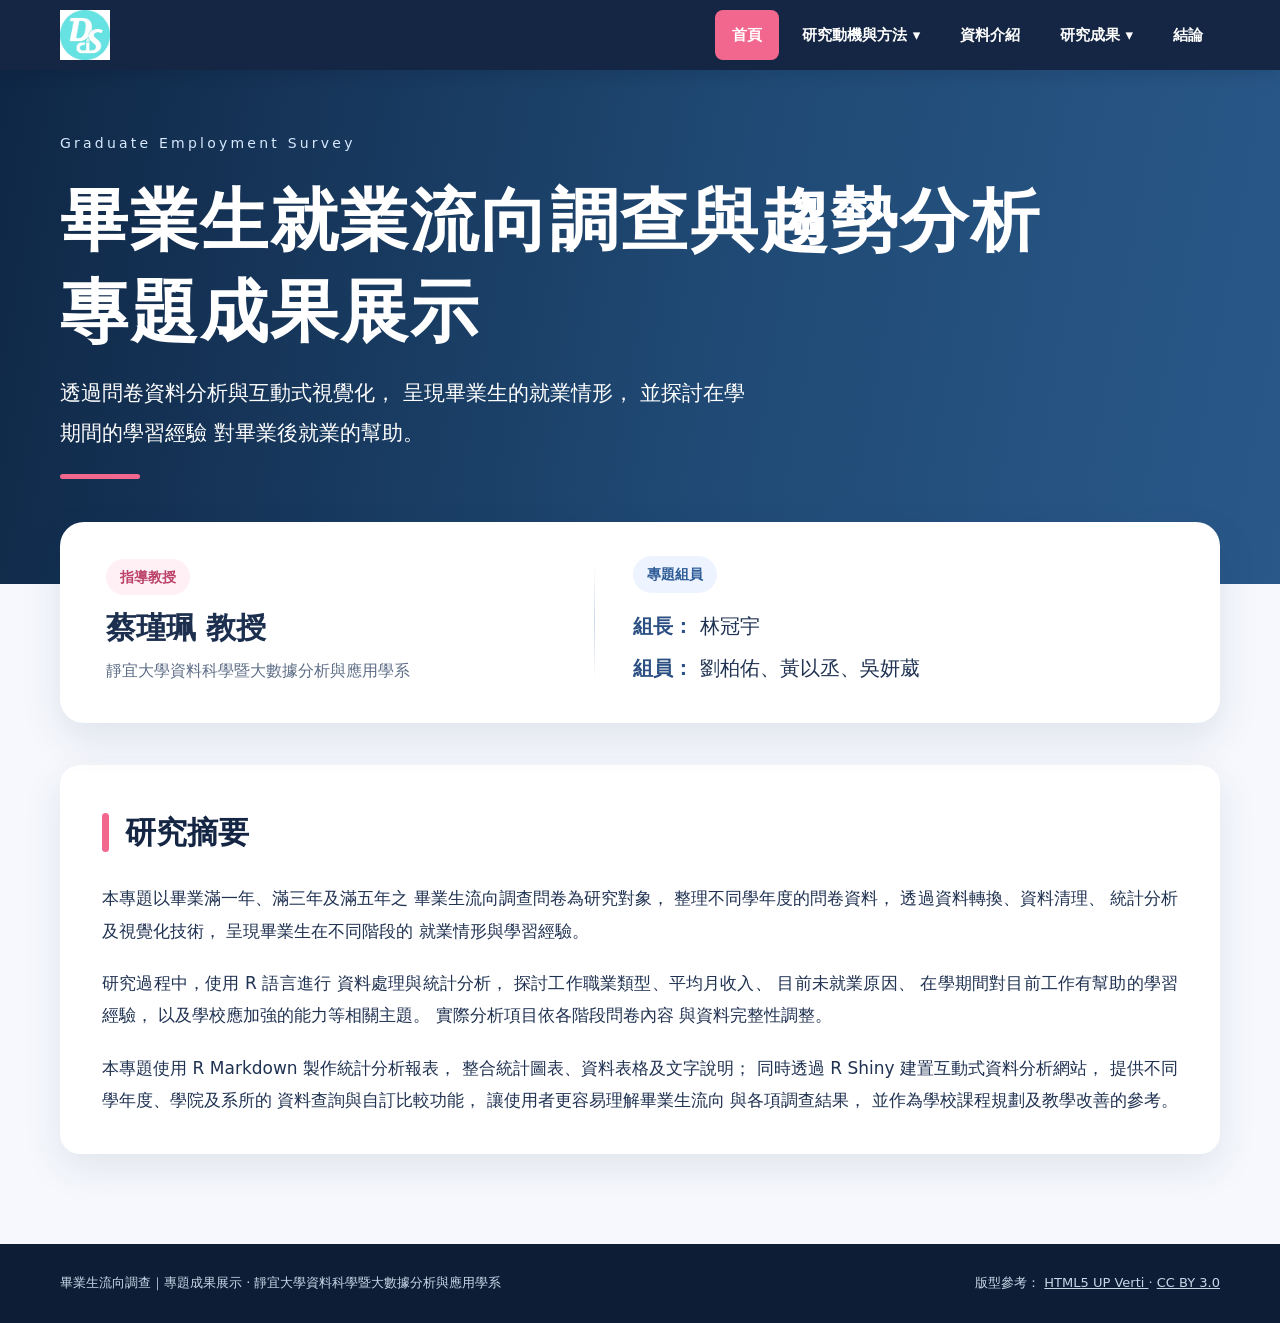
==== index.html @ 784b95a9 "Update index.html" ====
<!DOCTYPE html>
<html lang="zh-Hant">

<head>
  <meta charset="utf-8">

  <meta
    name="viewport"
    content="width=device-width, initial-scale=1"
  >

  <meta
    name="description"
    content="畢業生就業流向調查與趨勢分析專題成果展示，透過 R、R Markdown 及 R Shiny 呈現畢業生就業情形與學習經驗。"
  >

  <title>
    首頁｜畢業生就業流向調查與趨勢分析
  </title>

  <!-- 共用 CSS -->
  <link rel="stylesheet" href="style.css">

</head>

<body>

  <!-- ================================== -->
  <!-- 網站導覽列 -->
  <!-- ================================== -->

  <header class="site-header">

    <div class="container header-inner">

      <!-- 網站 Logo -->

      <a class="brand brand-image"
         href="index.html"
         aria-label="畢業生流向調查首頁">

        <img
          src="images/logo.jpg"
          alt="畢業生流向調查"
          width="306"
          height="55">

      </a>


      <!-- 手機版選單 -->
      <button
        class="menu-toggle"
        type="button"
        aria-label="開啟導覽選單"
        aria-controls="main-nav"
        aria-expanded="false"
      >
        ☰
      </button>

      <!-- 主導覽選單 -->
      <nav
        class="nav"
        id="main-nav"
        aria-label="網站主選單"
      >

        <!-- 首頁 -->
        <a
          href="index.html"
          class="active"
          aria-current="page"
        >
          首頁
        </a>

        <!-- 研究動機與方法 -->
        <div class="dropdown">

          <a href="research.html">
            研究動機與方法 ▾
          </a>

          <ul class="submenu">

            <li>
              <a href="research.html#motivation">
                研究動機
              </a>
            </li>

            <li>
              <a href="research.html#method">
                研究方法
              </a>
            </li>

          </ul>

        </div>

        <!-- 資料介紹 -->
        <a href="data.html">
          資料介紹
        </a>

        <!-- 研究成果 -->
        <div class="dropdown">

          <a href="results.html">
            研究成果 ▾
          </a>

          <ul class="submenu">

            <li>
              <a href="results.html#rmarkdown">
                R Markdown
              </a>
            </li>

            <li>
              <a href="results.html#rshiny">
                R Shiny
              </a>
            </li>

          </ul>

        </div>

        <!-- 結論 -->
        <a href="conclusion.html">
          結論
        </a>

      </nav>

    </div>

  </header>


  <!-- ================================== -->
  <!-- 首頁主要內容 -->
  <!-- ================================== -->

  <main>

    <!-- ================================== -->
    <!-- 首頁專題封面 -->
    <!-- ================================== -->

    <section
      class="hero"
      aria-labelledby="page-title"
    >

      <div class="container hero-inner">

        <!-- 英文副標題 -->
        <div class="eyebrow">
          Graduate Employment Survey
        </div>

        <!-- 專題名稱 -->
        <h1 id="page-title">
          畢業生就業流向調查與趨勢分析
          <br>
          專題成果展示
        </h1>

        <!-- 專題簡介 -->
        <p>
          透過問卷資料分析與互動式視覺化，
          呈現畢業生的就業情形，
          並探討在學期間的學習經驗
          對畢業後就業的幫助。
        </p>

        <!-- 粉紅色裝飾線 -->
        <span
          class="accent-line"
          aria-hidden="true"
        ></span>

      </div>

    </section>


    <div class="container">

      <!-- ================================== -->
      <!-- 指導教授與專題組員 -->
      <!-- ================================== -->

      <section
        class="team-panel"
        aria-label="指導教授與專題組員"
      >

        <!-- 左側：指導教授 -->
        <div class="team-card">

          <div class="team-badge">
            指導教授
          </div>

          <h2 class="team-name">
            蔡瑾珮 教授
          </h2>

          <p class="team-meta">
            靜宜大學資料科學暨大數據分析與應用學系
          </p>

        </div>


        <!-- 中間分隔線 -->
        <div
          class="team-divider"
          aria-hidden="true"
        ></div>


        <!-- 右側：專題組員 -->
        <div class="team-card">

          <div class="team-badge team-badge--members">
            專題組員
          </div>

          <p class="team-role">
            <strong>組長：</strong>
            林冠宇
          </p>

          <p class="team-role">
            <strong>組員：</strong>
            劉柏佑、黃以丞、吳妍葳
          </p>

        </div>

      </section>


      <!-- ================================== -->
      <!-- 研究摘要 -->
      <!-- ================================== -->

      <section
        class="abstract-section"
        id="abstract"
        aria-labelledby="abstract-title"
      >

        <div class="abstract-card">

          <!-- 區塊標題 -->
          <div class="section-heading">

            <h2 id="abstract-title">
              研究摘要
            </h2>

          </div>


          <!-- 第一段 -->
          <p>
            本專題以畢業滿一年、滿三年及滿五年之
            畢業生流向調查問卷為研究對象，
            整理不同學年度的問卷資料，
            透過資料轉換、資料清理、
            統計分析及視覺化技術，
            呈現畢業生在不同階段的
            就業情形與學習經驗。
          </p>


          <!-- 第二段 -->
          <p>
            研究過程中，使用 R 語言進行
            資料處理與統計分析，
            探討工作職業類型、平均月收入、
            目前未就業原因、
            在學期間對目前工作有幫助的學習經驗，
            以及學校應加強的能力等相關主題。
            實際分析項目依各階段問卷內容
            與資料完整性調整。
          </p>


          <!-- 第三段 -->
          <p>
            本專題使用 R Markdown
            製作統計分析報表，
            整合統計圖表、資料表格及文字說明；
            同時透過 R Shiny
            建置互動式資料分析網站，
            提供不同學年度、學院及系所的
            資料查詢與自訂比較功能，
            讓使用者更容易理解畢業生流向
            與各項調查結果，
            並作為學校課程規劃及教學改善的參考。
          </p>

        </div>

      </section>

    </div>

  </main>


  <!-- ================================== -->
  <!-- 網站頁尾 -->
  <!-- ================================== -->

  <footer>

    <div class="container footer-inner">

      <span>
        畢業生流向調查｜專題成果展示 ·
        靜宜大學資料科學暨大數據分析與應用學系
      </span>

      <span>
        版型參考：
        <a
          href="https://html5up.net/verti"
          target="_blank"
          rel="noopener noreferrer"
        >
          HTML5 UP Verti
        </a>

        ·

        <a
          href="https://creativecommons.org/licenses/by/3.0/"
          target="_blank"
          rel="noopener noreferrer"
        >
          CC BY 3.0
        </a>

      </span>

    </div>

  </footer>


  <!-- ================================== -->
  <!-- 共用 JavaScript -->
  <!-- ================================== -->

  <script src="script.js" defer></script>

</body>
</html>
---- style.css ----
/* =====================================
   1. 全站基本設定
===================================== */

:root {
  --navy: #142643;
  --navy-deep: #0d1d35;
  --pink: #f2678d;
  --blue: #376db7;
  --ink: #203252;
  --muted: #61708a;
  --line: #e8edf6;
  --shadow: 0 14px 38px rgba(35,59,92,.10);
}

* {
  box-sizing: border-box;
}

html {
  scroll-behavior: smooth;
}

body {
  margin: 0;
  font-family: "Noto Sans TC", "Microsoft JhengHei",
               system-ui, sans-serif;
  background: #f6f8fd;
  color: var(--ink);
  line-height: 1.9;
}

a {
  color: inherit;
  text-decoration: none;
}

.container {
  width: min(1160px, calc(100% - 40px));
  margin: auto;
}


/* =====================================
   2. 網站導覽列
===================================== */

.site-header {
  position: sticky;
  top: 0;
  z-index: 100;
  background: var(--navy);
  color: #fff;
  box-shadow: 0 3px 16px #08132726;
}

.header-inner {
  min-height: 70px;
  display: flex;
  align-items: center;
  justify-content: space-between;
  gap: 20px;
}

.brand {
  display: flex;
  align-items: center;
  gap: 13px;
  font-size: 20px;
  font-weight: 800;
  white-space: nowrap;
}

.brand-icon {
  color: var(--pink);
  font-size: 28px;
}

.brand.brand-image {
  display: flex;
  align-items: center;
  flex: 0 0 auto;
  min-width: 0;
  max-width: 100%;
  text-decoration: none;
}

.brand-image img {
  display: block;
  width: auto;
  height: 50px;
  max-width: min(100%, 285px);
  object-fit: contain;
}

.nav {
  display: flex;
  align-items: stretch;
  gap: 6px;
}

.nav > a,
.dropdown > a {
  display: block;
  padding: 11px 17px;
  border-radius: 8px;
  font-size: 15px;
  font-weight: 700;
  transition: background .2s;
}

.nav > a:hover,
.dropdown > a:hover,
.nav .active {
  background: var(--pink);
}

.dropdown {
  position: relative;
}

.submenu {
  display: none;
  position: absolute;
  left: 0;
  top: 100%;
  min-width: 185px;
  padding: 8px;
  margin: 0;
  list-style: none;
  background: #fff;
  color: var(--ink);
  border-radius: 10px;
  box-shadow: var(--shadow);
}

.submenu a {
  display: block;
  padding: 9px 14px;
  border-radius: 7px;
  font-size: 14px;
}

.submenu a:hover,
.submenu a:focus-visible {
  background: #fff0f5;
  color: #b83f68;
}

.dropdown:hover .submenu,
.dropdown:focus-within .submenu {
  display: block;
}

.menu-toggle {
  display: none;
  background: transparent;
  color: #fff;
  border: 1px solid #ffffff77;
  border-radius: 7px;
  padding: 6px 12px;
  font-size: 23px;
  cursor: pointer;
}


/* =====================================
   3. 首頁形象封面
===================================== */

.hero {
  position: relative;
  min-height: 470px;
  color: white;
  display: flex;
  align-items: center;
  background-image: linear-gradient(
    100deg,
    rgba(9,28,55,.85) 0%,
    rgba(19,54,90,.58) 57%,
    rgba(19,54,90,.28) 100%
  );
  background-color: #32669b;
  background-position: center;
  background-size: cover;
}

.hero-inner {
  padding: 60px 0 105px;
}

.eyebrow {
  font-size: 14px;
  letter-spacing: .23em;
  color: #d7e9ff;
}

h1 {
  font-size: clamp(35px, 5.4vw, 68px);
  line-height: 1.35;
  letter-spacing: .03em;
  margin: 18px 0 16px;
  font-weight: 900;
}

.hero p {
  max-width: 700px;
  font-size: clamp(16px, 1.7vw, 21px);
  margin: 0;
}

.accent-line {
  display: block;
  width: 80px;
  height: 5px;
  margin-top: 20px;
  background: var(--pink);
  border-radius: 4px;
}


/* =====================================
   4. 首頁團隊資訊卡
===================================== */

.team-panel {
  display: grid;
  grid-template-columns:
    minmax(0,1fr) 1px minmax(0,1.2fr);
  align-items: center;
  gap: clamp(20px,3vw,38px);
  position: relative;
  z-index: 2;
  margin-top: -62px;
  padding: 34px clamp(24px,4vw,46px);
  border-radius: 24px;
  background: #fff;
  box-shadow: 0 16px 40px rgba(23,45,78,.10);
}

.team-card {
  min-width: 0;
  display: flex;
  flex-direction: column;
  align-items: flex-start;
  justify-content: center;
}

.team-badge {
  display: inline-block;
  padding: 5px 14px;
  margin-bottom: 12px;
  background: #fff0f5;
  color: #bb4168;
  border-radius: 999px;
  font-weight: 750;
  font-size: 14px;
}

.team-badge--members {
  background: #eef4ff;
  color: #2d5b96;
}

.team-name {
  margin: 0 0 8px;
  font-size: clamp(22px,2.5vw,30px);
  color: #1d2f4f;
  line-height: 1.4;
  overflow-wrap: anywhere;
}

.team-meta {
  margin: 0;
  font-size: 16px;
  color: #5f6f88;
  line-height: 1.8;
  overflow-wrap: anywhere;
}

.team-role {
  margin: 3px 0;
  font-size: clamp(16px,1.7vw,20px);
  color: #203252;
  line-height: 1.8;
  overflow-wrap: anywhere;
}

.team-role strong {
  color: #2b4f82;
}

.team-divider {
  width: 1px;
  height: 115px;
  background: linear-gradient(
    transparent,
    #cbd8ea,
    transparent
  );
}

/* 舊版團隊卡片相容 */

.team-item {
  display: flex;
  align-items: center;
  gap: 19px;
  padding: 5px 14px;
}

.team-item + .team-item {
  border-left: 2px solid var(--line);
  padding-left: 34px;
}

.team-icon {
  flex: 0 0 68px;
  height: 68px;
  display: grid;
  place-items: center;
  background: #fcecf2;
  color: #e85983;
  border-radius: 50%;
  font-size: 27px;
}

.team-item:nth-child(2) .team-icon {
  background: #eaf2ff;
  color: var(--blue);
}

.team-label {
  color: #1e578b;
  font-size: 17px;
  font-weight: 900;
}

.team-details {
  color: var(--muted);
  font-size: 15px;
  line-height: 1.8;
}

.team-details strong {
  color: var(--ink);
  font-size: 18px;
}


/* =====================================
   5. 首頁研究摘要
===================================== */

.abstract-section {
  padding: 42px 0 90px;
}

.abstract-card {
  background: white;
  border-radius: 20px;
  padding: 38px 42px;
  box-shadow: var(--shadow);
}

.section-heading {
  display: flex;
  align-items: center;
  gap: 16px;
  margin-bottom: 21px;
}

.section-heading::before {
  content: "";
  width: 7px;
  height: 39px;
  background: var(--pink);
  border-radius: 6px;
}

.section-heading h2 {
  font-size: 31px;
  margin: 0;
  color: var(--navy);
}

.abstract-card p {
  font-size: 17px;
  margin: 0 0 20px;
  text-align: justify;
}

.abstract-card p:last-child {
  margin-bottom: 0;
}


/* =====================================
   6. 其他頁面共用設定
===================================== */

.page-top {
  background: linear-gradient(
    120deg,
    #142643,
    #315e99
  );
  color: white;
  padding: 54px 0 45px;
}

.page-top h1 {
  font-size: clamp(30px,4vw,46px);
  margin: 4px 0;
}

.page-top p {
  margin: 0;
  color: #e0eafa;
}

.content-wrap {
  padding: 38px 0 80px;
}

.content-card {
  background: white;
  padding: 32px 38px;
  border-radius: 18px;
  box-shadow: var(--shadow);
  margin-bottom: 24px;
  scroll-margin-top: 100px;
}

.content-card h2 {
  font-size: 25px;
  color: var(--navy);
  margin: 0 0 16px;
  border-left: 6px solid var(--pink);
  padding-left: 14px;
}

.content-card h3 {
  font-size: 19px;
  margin: 22px 0 7px;
}

.content-card p {
  margin: 10px 0;
}

.chips {
  display: flex;
  gap: 10px;
  flex-wrap: wrap;
  margin-top: 12px;
}

.chip {
  background: #edf3ff;
  border-radius: 24px;
  padding: 6px 14px;
  color: #245b9c;
  font-weight: 700;
}

.placeholder {
  padding: 35px 22px;
  text-align: center;
  background: #f5f8fd;
  border: 1px dashed #b3c4df;
  border-radius: 12px;
  color: #6c7d94;
  margin: 16px 0;
}

.subnav {
  display: flex;
  flex-wrap: wrap;
  gap: 10px;
  margin: 0 0 24px;
}

.subnav a {
  background: white;
  border: 1px solid var(--line);
  padding: 8px 18px;
  border-radius: 9px;
  color: #245b9c;
  font-weight: 700;
}

.subnav a:hover {
  background: #eaf2ff;
}

.muted {
  color: var(--muted);
}


/* =====================================
   7. 舊版研究流程圖
===================================== */

.research-flow {
  display: flex;
  flex-direction: column;
  align-items: center;
  gap: 5px;
  margin: 22px auto 32px;
  max-width: 640px;
}

.flow-step {
  width: 100%;
  background: linear-gradient(110deg,#f1f6ff,#fff);
  border: 1px solid #dce7f8;
  border-left: 6px solid #4576bf;
  border-radius: 13px;
  padding: 16px 20px;
  display: grid;
  grid-template-columns: 44px 1fr;
  column-gap: 14px;
  align-items: center;
  box-shadow: 0 5px 15px rgba(23,55,95,.05);
}

.step-no {
  grid-row: span 2;
  background: #e0ebfb;
  color: #305caa;
  border-radius: 50%;
  width: 40px;
  height: 40px;
  display: grid;
  place-items: center;
  font-weight: 800;
  font-size: 15px;
}

.flow-step strong {
  color: #172c4b;
  font-size: 18px;
}

.flow-step small {
  color: #61708a;
  font-size: 14px;
  line-height: 1.6;
}

.flow-arrow {
  color: #668dbf;
  font-size: 25px;
  font-weight: bold;
  line-height: 1.3;
}

.final-step {
  border-left-color: #f2678d;
  background: linear-gradient(110deg,#fff1f6,#fff);
}

.final-step .step-no {
  background: #ffe2ea;
  color: #b83e69;
}


/* =====================================
   8. 研究動機與方法
===================================== */

.research-feature {
  scroll-margin-top: 100px;
  background: #fff;
  border-radius: 22px;
  padding: clamp(26px,4vw,54px);
  margin: 0 0 28px;
  box-shadow: var(--shadow);
}

.research-kicker {
  font-size: 12px;
  letter-spacing: .16em;
  font-weight: 800;
  color: #6d83a6;
  margin-bottom: 7px;
}

.research-feature h2 {
  font-size: clamp(27px,3vw,38px);
  margin: 0;
  color: var(--navy);
  letter-spacing: .04em;
}

.research-accent {
  width: 55px;
  height: 4px;
  border-radius: 4px;
  background: var(--pink);
  margin: 14px 0 26px;
}

.research-feature > p {
  font-size: 17px;
  line-height: 2.05;
  color: #374a68;
  margin: 0 0 20px;
  text-align: justify;
}

.research-feature > p:last-child {
  margin-bottom: 0;
}

.research-lead {
  color: var(--muted) !important;
}


/* =====================================
   9. 研究流程時間軸
===================================== */

.process-timeline {
  list-style: none;
  margin: 28px 0 0;
  padding: 0;
  position: relative;
}

.process-timeline::before {
  content: "";
  position: absolute;
  top: 24px;
  bottom: 35px;
  left: 27px;
  width: 2px;
  background: linear-gradient(#96b2df,#ee91b1);
}

.process-timeline li {
  position: relative;
  display: grid;
  grid-template-columns: 56px minmax(0,1fr);
  gap: 24px;
  padding: 0 0 24px;
  align-items: start;
}

.process-timeline li:last-child {
  padding-bottom: 0;
}

.timeline-number {
  position: relative;
  z-index: 1;
  display: grid;
  place-items: center;
  width: 56px;
  height: 56px;
  border-radius: 50%;
  background: #eaf2ff;
  color: #2c5c9e;
  font-size: 17px;
  font-weight: 800;
  border: 4px solid white;
  box-shadow: 0 2px 12px #20325212;
}

.process-timeline li:last-child .timeline-number {
  background: #ffe4ec;
  color: #b83e69;
}

.timeline-body {
  border: 1px solid #e5edf8;
  border-radius: 14px;
  padding: 18px 22px;
  background: #f8faff;
}

.timeline-body h3 {
  margin: 0 0 5px;
  color: #19375e;
  font-size: 20px;
}

.timeline-body p {
  margin: 0;
  color: #526682;
  font-size: 15px;
  line-height: 1.85;
}


/* =====================================
   10. 研究成果
===================================== */

.results-showcase {
  padding-top: 38px;
}

.results-intro,
.results-stages {
  background: #fff;
  border-radius: 22px;
  padding: clamp(25px,4vw,45px);
  margin-bottom: 26px;
  box-shadow: var(--shadow);
  scroll-margin-top: 105px;
}

.results-intro h2,
.results-stages h2 {
  margin: 5px 0 12px;
  color: var(--navy);
  font-size: clamp(25px,3vw,34px);
  line-height: 1.4;
}

.results-intro p,
.results-stages > p {
  margin: 0;
  color: #50617b;
  font-size: 16px;
  line-height: 1.95;
  max-width: 850px;
}

.results-quicklinks {
  display: flex;
  flex-wrap: wrap;
  gap: 10px;
  margin-top: 24px;
}

.results-quicklinks a {
  border: 1px solid #d8e5f5;
  background: #f2f7ff;
  color: #285a96;
  font-weight: 700;
  padding: 9px 17px;
  border-radius: 999px;
}

.results-quicklinks a:hover {
  background: #dfeafa;
}


/* =====================================
   11. R Markdown / R Shiny 卡片
===================================== */

.showcase-panel {
  scroll-margin-top: 105px;
  display: grid;
  grid-template-columns:
    minmax(0,.95fr) minmax(0,1.1fr);
  gap: clamp(20px,3vw,38px);
  align-items: center;
  background: #fff;
  border-radius: 22px;
  padding: clamp(24px,3.5vw,43px);
  margin-bottom: 26px;
  box-shadow: var(--shadow);
}

.showcase-panel:nth-of-type(3) {
  border-top: 4px solid var(--pink);
}

.showcase-tag {
  display: inline-block;
  border-radius: 999px;
  padding: 5px 13px;
  background: #eaf2ff;
  color: #2c5d9e;
  font-weight: 800;
  font-size: 13px;
  letter-spacing: .03em;
}

.showcase-tag--pink {
  background: #fff0f5;
  color: #b43d68;
}

.showcase-copy h2 {
  font-size: clamp(28px,3vw,38px);
  line-height: 1.3;
  margin: 14px 0;
  color: var(--navy);
}

.showcase-copy p {
  margin: 0 0 16px;
  color: #536780;
  font-size: 15px;
  line-height: 1.95;
}

.showcase-copy .showcase-lead {
  color: #273d5e;
  font-weight: 600;
  font-size: 16px;
}

.showcase-link-area {
  margin-top: 20px;
  padding: 15px 18px;
  border-radius: 12px;
  background: #f5f8fd;
  border: 1px solid #e3eaf5;
  display: flex;
  flex-wrap: wrap;
  gap: 9px 15px;
  align-items: center;
}

.link-label {
  font-size: 13px;
  font-weight: 800;
  color: #315b92;
  white-space: nowrap;
}

.pending-link {
  font-size: 14px;
  color: #77869d;
}

.showcase-external-link {
  display: inline-flex;
  align-items: center;
  gap: 7px;
  background: var(--navy);
  color: white;
  padding: 9px 16px;
  border-radius: 9px;
  font-weight: 700;
  line-height: 1.5;
}

.showcase-external-link:hover {
  background: #315e99;
}


/* =====================================
   12. 成果圖片與預覽
===================================== */

.showcase-figure {
  margin: 0;
  min-width: 0;
}

.showcase-figure img {
  display: block;
  width: 100%;
  height: auto;
  aspect-ratio: 16 / 10;
  object-fit: cover;
  object-position: top;
  border: 1px solid #e1e7f1;
  border-radius: 13px;
  box-shadow: 0 12px 26px #182f4d16;
}

.screenshot-placeholder {
  width: 100%;
  aspect-ratio: 16 / 10;
  background: linear-gradient(150deg,#eef3fc,#dfe9f7);
  border: 2px dashed #b7cbe3;
  border-radius: 13px;
  color: #476184;
  display: flex;
  flex-direction: column;
  align-items: center;
  justify-content: center;
  text-align: center;
  gap: 7px;
  padding: 18px;
}

.screenshot-placeholder .placeholder-icon {
  font-size: 45px;
  line-height: 1;
  color: #7392bd;
}

.screenshot-placeholder strong {
  font-size: 19px;
  color: #254d7f;
}

.screenshot-placeholder small {
  font-size: 13px;
  line-height: 1.7;
  max-width: 290px;
}

.showcase-figure figcaption {
  font-size: 13px;
  color: #7a88a0;
  margin-top: 12px;
  text-align: center;
}

.showcase-panel:has(.shiny-embed) {
  grid-template-columns:
    minmax(0,.7fr) minmax(0,1.5fr);
  align-items: start;
}

.shiny-embed {
  display: block;
  width: 100%;
  height: 620px;
  border: 1px solid #dce5f2;
  border-radius: 14px;
  background: #fff;
}

/* 舊版成果卡片相容 */

.stage-grid {
  display: grid;
  grid-template-columns: repeat(3,minmax(0,1fr));
  gap: 14px;
  margin-top: 25px;
}

.stage-card {
  scroll-margin-top: 105px;
  border: 1px solid #e0e9f6;
  border-radius: 14px;
  background: #f8faff;
  padding: 21px 20px;
}

.stage-card span {
  color: #e26b92;
  font-size: 24px;
  font-weight: 900;
}

.stage-card h3 {
  font-size: 18px;
  color: #203d61;
  margin: 6px 0;
}

.stage-card p {
  font-size: 14px;
  color: #61728c;
  line-height: 1.75;
  margin: 0;
}


/* =====================================
   13. 資料介紹：資料摘要
===================================== */

.data-section {
  padding: clamp(24px,4vw,46px);
}

.data-section-heading {
  margin-bottom: 16px;
}

.data-section-index {
  display: block;
  font-weight: 800;
  font-size: 12px;
  letter-spacing: .15em;
  color: #7085a4;
  margin-bottom: 6px;
}

.data-section .data-section-heading h2 {
  border: 0;
  padding: 0;
  margin: 0;
  font-size: clamp(27px,3vw,36px);
}

.data-section .data-section-heading::after {
  content: "";
  display: block;
  width: 55px;
  height: 4px;
  margin-top: 13px;
  border-radius: 5px;
  background: var(--pink);
}

.data-section > p {
  color: #475b77;
  font-size: 16px;
  line-height: 1.95;
}

.data-overview {
  display: grid;
  grid-template-columns: repeat(3,minmax(0,1fr));
  gap: 15px;
  margin: 26px 0 30px;
}

.data-overview-card {
  display: flex;
  flex-direction: column;
  gap: 4px;
  padding: 21px 19px;
  border: 1px solid #e1eaf7;
  border-radius: 16px;
  background: linear-gradient(
    145deg,#f1f6ff,#fff
  );
}

.data-overview-kicker {
  color: #5c7292;
  font-size: 13px;
  font-weight: 750;
}

.data-overview-card strong {
  color: var(--navy);
  font-size: clamp(25px,3vw,36px);
  line-height: 1.3;
}

.data-overview-card > span:last-child {
  color: #60718a;
  font-size: 13px;
}

.data-section .data-hint {
  font-size: 14px;
  color: #718199;
}


/* =====================================
   14. 資料介紹：統計表
===================================== */

.data-table-wrap {
  overflow-x: auto;
  border: 1px solid #e1e8f4;
  border-radius: 13px;
}

.data-table {
  width: 100%;
  min-width: 480px;
  border-collapse: collapse;
}

.data-table th,
.data-table td {
  padding: 13px 18px;
  text-align: left;
  border-bottom: 1px solid #e8edf6;
}

.data-table thead {
  background: #edf3ff;
  color: #264b78;
}

.data-table tbody th {
  font-weight: 700;
}

.data-table tbody tr:last-child th,
.data-table tbody tr:last-child td {
  border-bottom: 0;
}

.data-table tbody tr:nth-child(even) {
  background: #fafcff;
}

.data-pending {
  display: inline-block;
  background: #f2f5fa;
  color: #75849a;
  font-size: 13px;
  padding: 4px 11px;
  border-radius: 999px;
}

.data-note {
  background: #f6f8fc;
  border-left: 4px solid #7398c9;
  border-radius: 0 10px 10px 0;
  color: #5a6b84;
  padding: 14px 17px;
  margin-top: 20px;
  font-size: 14px;
  line-height: 1.85;
}


/* =====================================
   15. 舊版問卷分類相容樣式
===================================== */

.questionnaire-list {
  display: grid;
  gap: 12px;
  margin-top: 20px;
}

.question-group {
  border: 1px solid #e0e9f6;
  border-radius: 13px;
  background: #fff;
  overflow: hidden;
}

.question-group[open] {
  background: #fafcff;
  border-color: #cbdaf0;
}

.question-group summary {
  display: flex;
  align-items: center;
  gap: 13px;
  padding: 17px 18px;
  cursor: pointer;
  list-style: none;
}

.question-group summary::-webkit-details-marker {
  display: none;
}

.question-group summary:focus-visible {
  outline: 3px solid var(--pink);
  outline-offset: -3px;
}

.question-num {
  width: 39px;
  height: 39px;
  border-radius: 10px;
  background: #e9f1ff;
  display: grid;
  place-items: center;
  flex: none;
  font-size: 14px;
  font-weight: 800;
  color: #315e99;
}

.question-heading {
  font-weight: 800;
  font-size: 17px;
  color: var(--navy);
  white-space: nowrap;
}

.question-desc {
  font-size: 13px;
  color: #7b8aa0;
  margin-left: auto;
  text-align: right;
}

.question-chevron {
  margin-left: 8px;
  color: #6280a5;
  font-size: 22px;
  transition: transform .2s;
}

.question-group[open] .question-chevron {
  transform: rotate(180deg);
}

.question-content {
  padding: 0 20px 18px 70px;
  color: #526680;
}

.question-content ul {
  margin: 0;
  padding-left: 20px;
}

.question-content li {
  padding: 3px 0;
}

.data-attachment {
  margin-top: 23px;
  padding: 20px;
  border: 1px dashed #bdcde2;
  border-radius: 12px;
  display: flex;
  gap: 18px;
  align-items: center;
  justify-content: space-between;
}

.data-attachment strong {
  color: var(--navy);
}

.data-attachment p {
  margin: 4px 0 0;
  font-size: 14px;
  color: #72829a;
}


/* =====================================
   16. 三份實際問卷：分階段展示
===================================== */

.survey-stage-list {
  display: grid;
  gap: 15px;
  margin-top: 25px;
}

.survey-stage {
  border: 1px solid #dae5f3;
  border-radius: 16px;
  background: #fff;
  overflow: hidden;
}

.survey-stage[open] {
  border-color: #b5cce9;
  box-shadow: 0 9px 25px rgba(26,58,104,.06);
}

.survey-stage > summary {
  display: flex;
  align-items: center;
  gap: 15px;
  padding: 20px 22px;
  cursor: pointer;
  list-style: none;
  background: #f7faff;
}

.survey-stage > summary::-webkit-details-marker {
  display: none;
}

.survey-stage > summary:focus-visible {
  outline: 3px solid var(--pink);
  outline-offset: -3px;
}

.survey-stage-index {
  flex: none;
  width: 46px;
  height: 46px;
  border-radius: 13px;
  display: grid;
  place-items: center;
  background: #e3edfc;
  color: #315e99;
  font-weight: 800;
}

.survey-stage-heading {
  display: flex;
  flex: 1;
  min-width: 0;
  flex-direction: column;
  gap: 2px;
}

.survey-stage-heading strong {
  font-size: 19px;
  color: var(--navy);
}

.survey-stage-heading small {
  font-size: 13px;
  color: #687c98;
}

.survey-stage-arrow {
  font-size: 24px;
  color: #6483aa;
  transition: transform .2s;
}

.survey-stage[open] .survey-stage-arrow {
  transform: rotate(180deg);
}

.survey-stage-content {
  padding: 9px 25px 24px;
}

.survey-topic {
  padding: 14px 0;
  border-bottom: 1px solid #ebf0f8;
}

.survey-topic:last-child {
  border-bottom: 0;
}

.survey-topic h4 {
  margin: 0 0 8px;
  font-size: 16px;
  color: #285486;
}

.survey-topic ul {
  margin: 0;
  padding-left: 22px;
  color: #50637d;
  font-size: 15px;
  line-height: 1.9;
}

.survey-topic li {
  padding: 2px 0;
}


/* =====================================
   17. 網站頁尾
===================================== */

footer {
  background: var(--navy-deep);
  color: #c9d6e8;
  padding: 27px 0;
  font-size: 13px;
}

.footer-inner {
  display: flex;
  gap: 16px;
  justify-content: space-between;
  flex-wrap: wrap;
}

footer a {
  text-decoration: underline;
}


/* =====================================
   18. 平板版
===================================== */

@media (max-width: 900px) {
  .brand {
    font-size: 17px;
  }

  .menu-toggle {
    display: inline-block;
  }

  .header-inner {
    flex-wrap: wrap;
  }

  .nav {
    display: none;
    width: 100%;
    flex-direction: column;
    padding-bottom: 14px;
  }

  .nav.open {
    display: flex;
  }

  .nav > a,
  .dropdown > a {
    padding: 10px 12px;
  }

  .submenu {
    position: static;
    display: block;
    box-shadow: none;
    border-radius: 8px;
    background: #213957;
    color: #fff;
    margin: 3px 10px 8px;
  }

  .submenu a:hover,
  .submenu a:focus-visible {
    background: #385477;
    color: #fff;
  }

  .team-panel {
    grid-template-columns: minmax(0,1fr);
    gap: 18px;
    padding: 28px 24px;
  }

  .team-divider {
    width: 100%;
    height: 1px;
    background: linear-gradient(
      to right,
      transparent,
      #cbd8ea,
      transparent
    );
  }

  .team-item + .team-item {
    border-left: 0;
    border-top: 2px solid var(--line);
    padding: 20px 14px 5px;
    margin-top: 16px;
  }
}

@media (max-width: 800px) {
  .showcase-panel,
  .showcase-panel:has(.shiny-embed) {
    grid-template-columns: 1fr;
  }

  .stage-grid {
    grid-template-columns: 1fr;
  }

  .shiny-embed {
    height: 540px;
  }
}


/* =====================================
   19. 問卷頁手機版
===================================== */

@media (max-width: 700px) {
  .data-overview {
    grid-template-columns: 1fr;
    gap: 10px;
  }

  .data-overview-card {
    padding: 15px 17px;
  }

  .question-group summary {
    flex-wrap: wrap;
    gap: 10px;
  }

  .question-desc {
    flex: 1 1 100%;
    order: 3;
    margin: 0 0 0 49px;
    text-align: left;
  }

  .question-chevron {
    margin-left: auto;
  }

  .question-content {
    padding-left: 24px;
  }

  .data-attachment {
    align-items: start;
    flex-direction: column;
  }
}

@media (max-width: 600px) {
  .research-feature {
    padding: 26px 20px;
  }

  .research-feature > p {
    font-size: 15px;
  }

  .process-timeline::before {
    left: 21px;
  }

  .process-timeline li {
    grid-template-columns:
      44px minmax(0,1fr);
    gap: 10px;
  }

  .timeline-number {
    width: 44px;
    height: 44px;
    font-size: 13px;
  }

  .timeline-body {
    padding: 14px;
  }

  .timeline-body h3 {
    font-size: 17px;
  }

  .timeline-body p {
    font-size: 14px;
  }

  .survey-stage > summary {
    padding: 15px 13px;
    gap: 10px;
  }

  .survey-stage-content {
    padding: 8px 17px 18px;
  }

  .survey-stage-heading strong {
    font-size: 17px;
  }

  .survey-stage-index {
    width: 39px;
    height: 39px;
  }

  .survey-topic ul {
    font-size: 14px;
  }
}


/* =====================================
   20. 小螢幕共用設定
===================================== */

@media (max-width: 560px) {
  .container {
    width: min(100% - 26px,1160px);
  }

  .brand-image img {
    height: 38px;
    max-width: 230px;
  }

  .hero {
    min-height: 390px;
  }

  .hero-inner {
    padding: 40px 0 90px;
  }

  .team-panel {
    margin-top: -42px;
    padding: 23px 20px;
    border-radius: 18px;
  }

  .team-meta {
    font-size: 14px;
  }

  .team-role {
    font-size: 16px;
  }

  .team-icon {
    flex-basis: 52px;
    height: 52px;
    font-size: 22px;
  }

  .team-item {
    gap: 12px;
  }

  .team-details strong {
    font-size: 16px;
  }

  .abstract-card {
    padding: 26px 21px;
  }

  .abstract-card p {
    font-size: 15px;
  }

  .section-heading h2 {
    font-size: 26px;
  }

  .content-card {
    padding: 23px 20px;
  }

  .flow-step {
    padding: 12px 11px;
    grid-template-columns: 34px 1fr;
    column-gap: 10px;
  }

  .step-no {
    width: 34px;
    height: 34px;
    font-size: 13px;
  }

  .flow-step strong {
    font-size: 16px;
  }

  .flow-step small {
    font-size: 12px;
  }

  .showcase-panel,
  .results-intro,
  .results-stages {
    border-radius: 16px;
    padding: 22px 19px;
  }

  .screenshot-placeholder {
    aspect-ratio: 4 / 3;
  }

  .shiny-embed {
    height: 500px;
  }
}
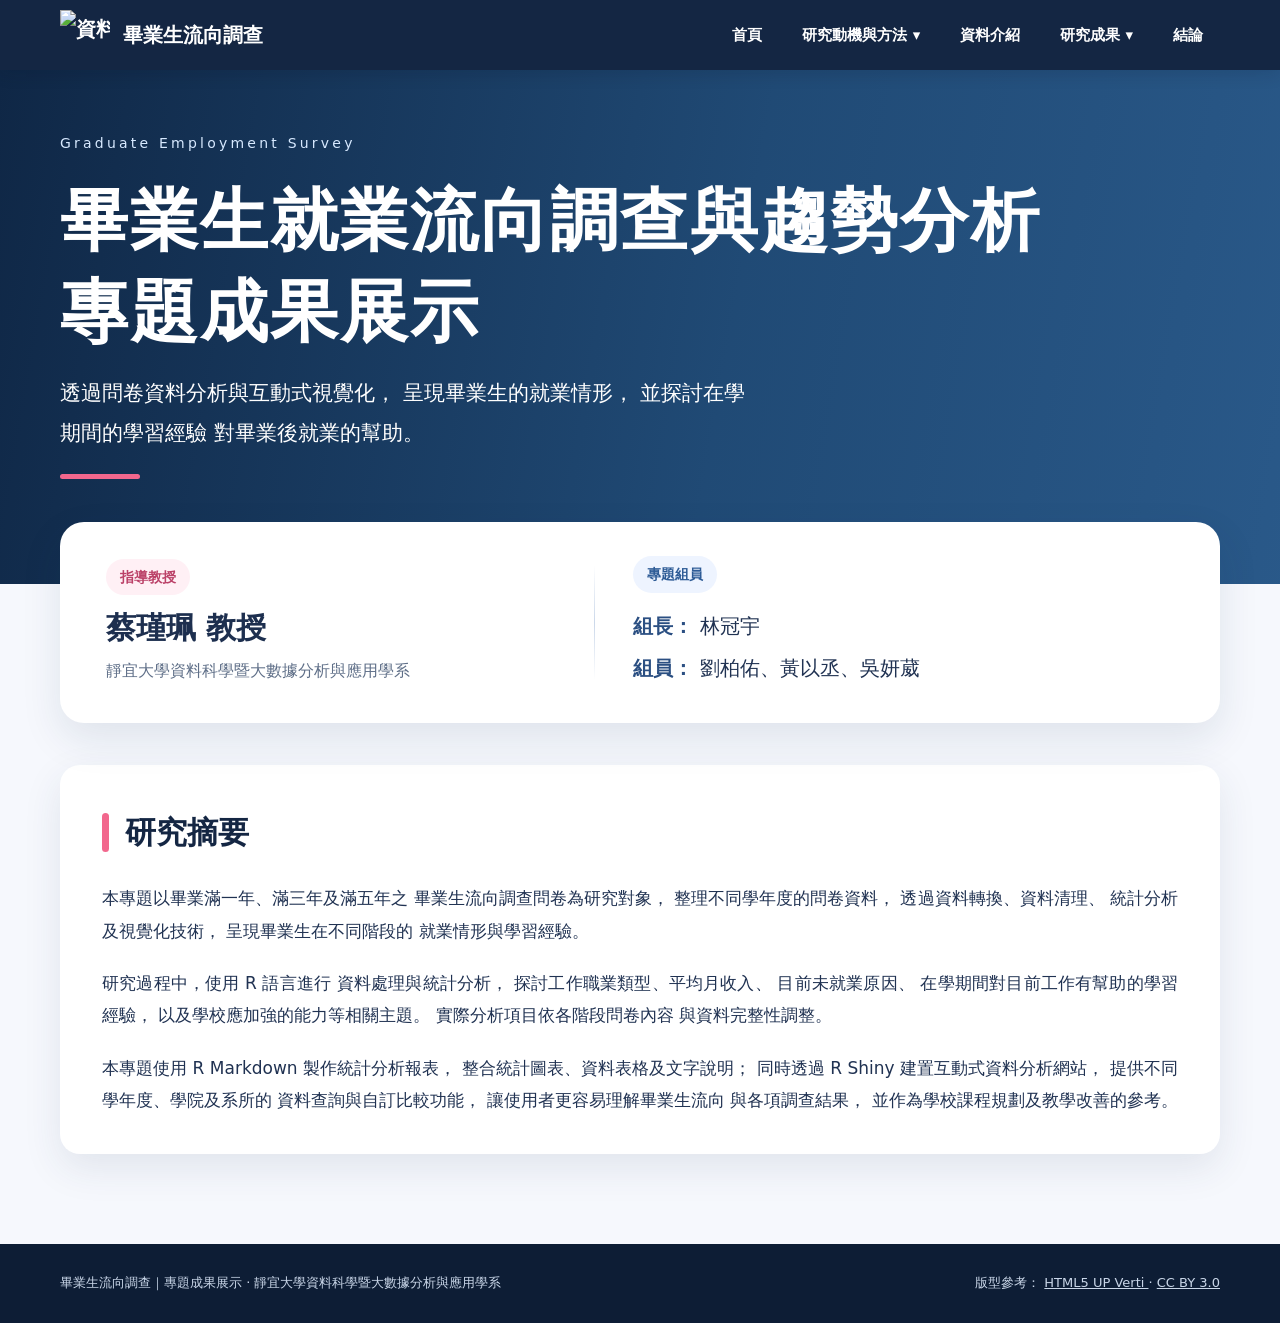
==== commit 8bab9f9f: "Update index.html" ====
--- a/index.html
+++ b/index.html
@@ -30,117 +30,94 @@
   <!-- 網站導覽列 -->
   <!-- ================================== -->
 
-  <header class="site-header">
-
-    <div class="container header-inner">
-
-      <!-- 網站 Logo -->
-
-      <a class="brand brand-image"
-         href="index.html"
-         aria-label="畢業生流向調查首頁">
-
-        <img
-          src="images/logo.jpg"
-          alt="畢業生流向調查"
-          width="306"
-          height="55">
-
-      </a>
-
-
-      <!-- 手機版選單 -->
-      <button
-        class="menu-toggle"
-        type="button"
-        aria-label="開啟導覽選單"
-        aria-controls="main-nav"
-        aria-expanded="false"
-      >
-        ☰
-      </button>
-
-      <!-- 主導覽選單 -->
-      <nav
-        class="nav"
-        id="main-nav"
-        aria-label="網站主選單"
-      >
-
-        <!-- 首頁 -->
-        <a
-          href="index.html"
-          class="active"
-          aria-current="page"
-        >
-          首頁
+  
+<header class="site-header">
+  <div class="container header-inner">
+
+    <!-- 左側系徽與網站標題 -->
+    <a
+      class="brand brand-image"
+      href="index.html"
+      aria-label="畢業生流向調查首頁">
+
+      <img
+        class="brand-logo"
+        src="images/logo-transparent.png"
+        alt="資料科學系徽"
+        width="52"
+        height="52">
+
+      <span class="brand-title">
+        畢業生流向調查
+      </span>
+    </a>
+
+    <!-- 手機版選單按鈕 -->
+    <button
+      class="menu-toggle"
+      type="button"
+      aria-label="開啟導覽選單"
+      aria-controls="main-nav"
+      aria-expanded="false">
+      ☰
+    </button>
+
+    <!-- 右側導覽選單 -->
+    <nav
+      class="nav"
+      id="main-nav"
+      aria-label="網站主選單">
+
+      <a href="index.html">首頁</a>
+
+      <div class="dropdown">
+        <a href="research.html">
+          研究動機與方法 ▾
         </a>
 
-        <!-- 研究動機與方法 -->
-        <div class="dropdown">
-
-          <a href="research.html">
-            研究動機與方法 ▾
-          </a>
-
-          <ul class="submenu">
-
-            <li>
-              <a href="research.html#motivation">
-                研究動機
-              </a>
-            </li>
-
-            <li>
-              <a href="research.html#method">
-                研究方法
-              </a>
-            </li>
-
-          </ul>
-
-        </div>
-
-        <!-- 資料介紹 -->
-        <a href="data.html">
-          資料介紹
+        <ul class="submenu">
+          <li>
+            <a href="research.html#motivation">
+              研究動機
+            </a>
+          </li>
+
+          <li>
+            <a href="research.html#method">
+              研究方法
+            </a>
+          </li>
+        </ul>
+      </div>
+
+      <a href="data.html">資料介紹</a>
+
+      <div class="dropdown">
+        <a href="results.html">
+          研究成果 ▾
         </a>
 
-        <!-- 研究成果 -->
-        <div class="dropdown">
-
-          <a href="results.html">
-            研究成果 ▾
-          </a>
-
-          <ul class="submenu">
-
-            <li>
-              <a href="results.html#rmarkdown">
-                R Markdown
-              </a>
-            </li>
-
-            <li>
-              <a href="results.html#rshiny">
-                R Shiny
-              </a>
-            </li>
-
-          </ul>
-
-        </div>
-
-        <!-- 結論 -->
-        <a href="conclusion.html">
-          結論
-        </a>
-
-      </nav>
-
-    </div>
-
-  </header>
+        <ul class="submenu">
+          <li>
+            <a href="results.html#rmarkdown">
+              R Markdown
+            </a>
+          </li>
+
+          <li>
+            <a href="results.html#rshiny">
+              R Shiny
+            </a>
+          </li>
+        </ul>
+      </div>
+
+      <a href="conclusion.html">結論</a>
+
+    </nav>
+  </div>
+</header>
+
 
 
   <!-- ================================== -->
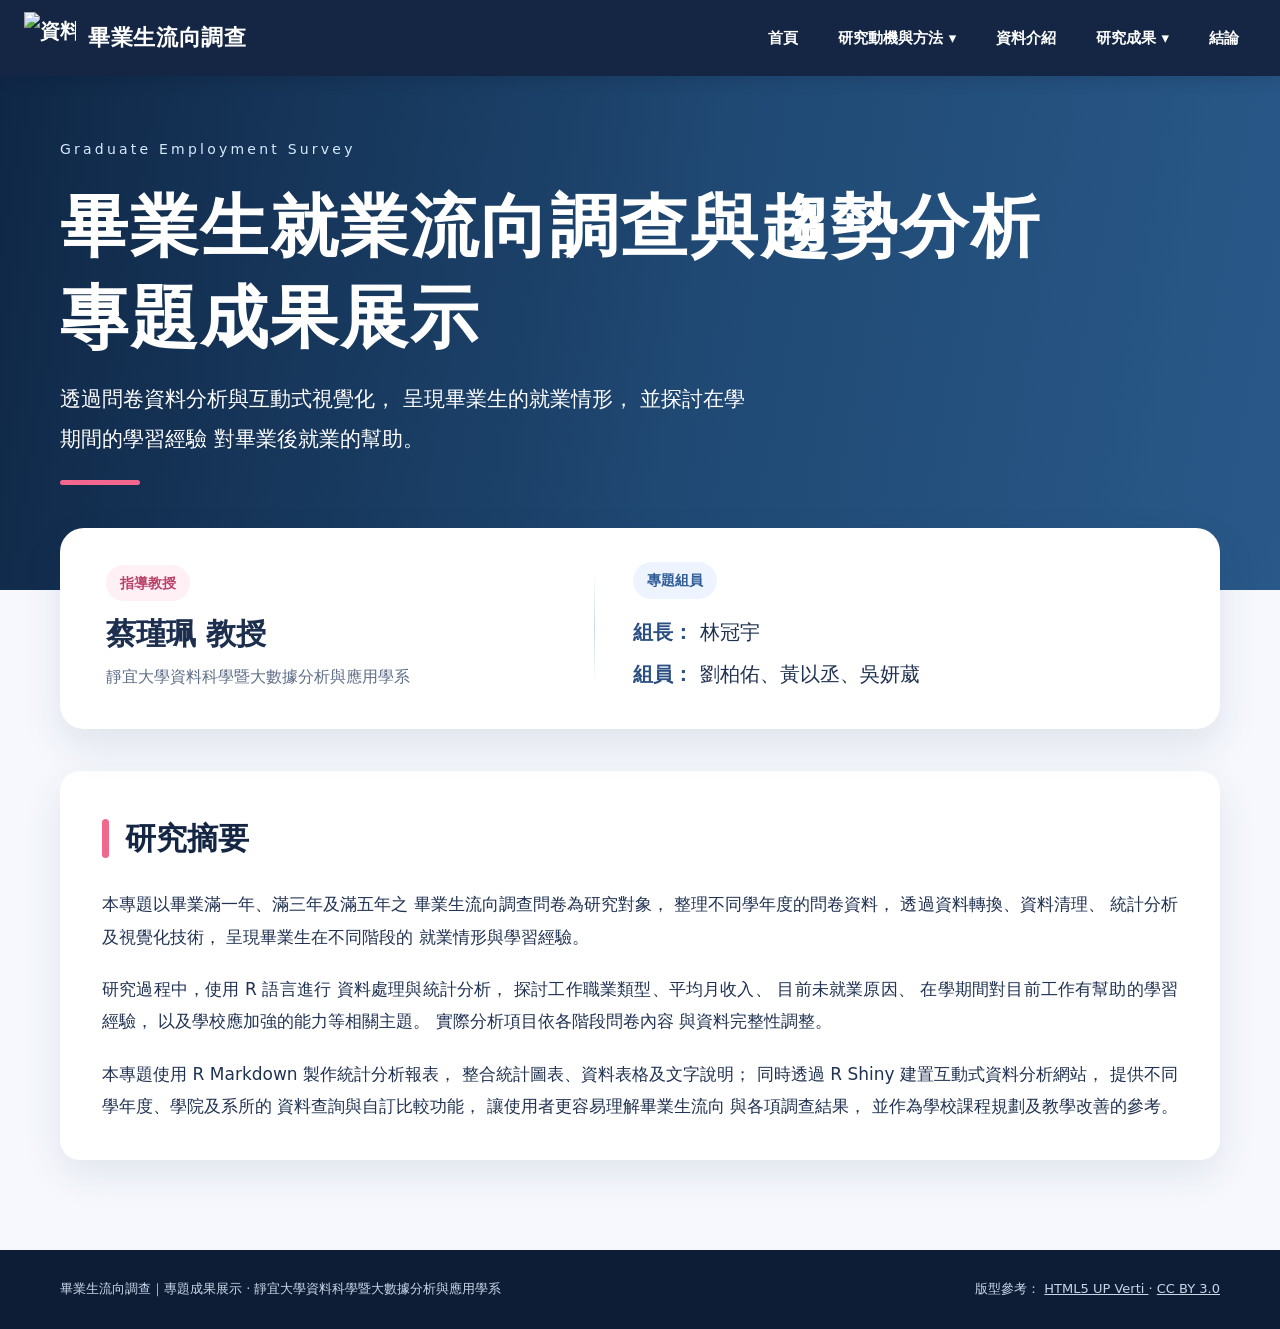
==== commit a0a4b830: "Update index.html" ====
--- a/index.html
+++ b/index.html
@@ -42,7 +42,7 @@
 
       <img
         class="brand-logo"
-        src="images/logo-transparent.png"
+        src="images/logo-transparent.jpg"
         alt="資料科學系徽"
         width="52"
         height="52">
--- a/style.css
+++ b/style.css
@@ -1,7 +1,3 @@
-
-/* =====================================
-   1. 全站基本設定
-===================================== */
 
 :root {
   --navy: #142643;
@@ -11,7 +7,7 @@
   --ink: #203252;
   --muted: #61708a;
   --line: #e8edf6;
-  --shadow: 0 14px 38px rgba(35,59,92,.10);
+  --shadow: 0 14px 38px rgba(35, 59, 92, .10);
 }
 
 * {
@@ -41,10 +37,7 @@
   margin: auto;
 }
 
-
-/* =====================================
-   2. 網站導覽列
-===================================== */
+/* 上方導覽列 */
 
 .site-header {
   position: sticky;
@@ -75,23 +68,6 @@
 .brand-icon {
   color: var(--pink);
   font-size: 28px;
-}
-
-.brand.brand-image {
-  display: flex;
-  align-items: center;
-  flex: 0 0 auto;
-  min-width: 0;
-  max-width: 100%;
-  text-decoration: none;
-}
-
-.brand-image img {
-  display: block;
-  width: auto;
-  height: 50px;
-  max-width: min(100%, 285px);
-  object-fit: contain;
 }
 
 .nav {
@@ -164,10 +140,7 @@
   cursor: pointer;
 }
 
-
-/* =====================================
-   3. 首頁形象封面
-===================================== */
+/* 首頁形象封面：圖片可自行置換 */
 
 .hero {
   position: relative;
@@ -219,89 +192,19 @@
   border-radius: 4px;
 }
 
-
-/* =====================================
-   4. 首頁團隊資訊卡
-===================================== */
+/* 教授及組員：緊接在標題封面下方 */
 
 .team-panel {
   display: grid;
-  grid-template-columns:
-    minmax(0,1fr) 1px minmax(0,1.2fr);
-  align-items: center;
-  gap: clamp(20px,3vw,38px);
+  grid-template-columns: 1fr 1.15fr;
   position: relative;
   z-index: 2;
   margin-top: -62px;
-  padding: 34px clamp(24px,4vw,46px);
-  border-radius: 24px;
   background: #fff;
-  box-shadow: 0 16px 40px rgba(23,45,78,.10);
-}
-
-.team-card {
-  min-width: 0;
-  display: flex;
-  flex-direction: column;
-  align-items: flex-start;
-  justify-content: center;
-}
-
-.team-badge {
-  display: inline-block;
-  padding: 5px 14px;
-  margin-bottom: 12px;
-  background: #fff0f5;
-  color: #bb4168;
-  border-radius: 999px;
-  font-weight: 750;
-  font-size: 14px;
-}
-
-.team-badge--members {
-  background: #eef4ff;
-  color: #2d5b96;
-}
-
-.team-name {
-  margin: 0 0 8px;
-  font-size: clamp(22px,2.5vw,30px);
-  color: #1d2f4f;
-  line-height: 1.4;
-  overflow-wrap: anywhere;
-}
-
-.team-meta {
-  margin: 0;
-  font-size: 16px;
-  color: #5f6f88;
-  line-height: 1.8;
-  overflow-wrap: anywhere;
-}
-
-.team-role {
-  margin: 3px 0;
-  font-size: clamp(16px,1.7vw,20px);
-  color: #203252;
-  line-height: 1.8;
-  overflow-wrap: anywhere;
-}
-
-.team-role strong {
-  color: #2b4f82;
-}
-
-.team-divider {
-  width: 1px;
-  height: 115px;
-  background: linear-gradient(
-    transparent,
-    #cbd8ea,
-    transparent
-  );
-}
-
-/* 舊版團隊卡片相容 */
+  border-radius: 20px;
+  box-shadow: var(--shadow);
+  padding: 28px 34px;
+}
 
 .team-item {
   display: flex;
@@ -348,10 +251,7 @@
   font-size: 18px;
 }
 
-
-/* =====================================
-   5. 首頁研究摘要
-===================================== */
+/* 研究摘要 */
 
 .abstract-section {
   padding: 42px 0 90px;
@@ -395,17 +295,89 @@
   margin-bottom: 0;
 }
 
-
-/* =====================================
-   6. 其他頁面共用設定
-===================================== */
+footer {
+  background: var(--navy-deep);
+  color: #c9d6e8;
+  padding: 27px 0;
+  font-size: 13px;
+}
+
+.footer-inner {
+  display: flex;
+  gap: 16px;
+  justify-content: space-between;
+  flex-wrap: wrap;
+}
+
+footer a {
+  text-decoration: underline;
+}
+
+@media (max-width: 900px) {
+  .brand { font-size: 17px; }
+  .menu-toggle { display: inline-block; }
+  .header-inner { flex-wrap: wrap; }
+  .nav {
+    display: none;
+    width: 100%;
+    flex-direction: column;
+    padding-bottom: 14px;
+  }
+  .nav.open { display: flex; }
+  .nav > a,
+  .dropdown > a { padding: 10px 12px; }
+  .submenu {
+    position: static;
+    display: block;
+    box-shadow: none;
+    border-radius: 8px;
+    background: #213957;
+    color: #fff;
+    margin: 3px 10px 8px;
+  }
+  .submenu a:hover,
+  .submenu a:focus-visible {
+    background: #385477;
+    color: #fff;
+  }
+  .team-panel {
+    grid-template-columns: 1fr;
+    padding: 24px;
+  }
+  .team-item + .team-item {
+    border-left: 0;
+    border-top: 2px solid var(--line);
+    padding: 20px 14px 5px;
+    margin-top: 16px;
+  }
+}
+
+@media (max-width: 560px) {
+  .container {
+    width: min(100% - 26px, 1160px);
+  }
+  .hero { min-height: 390px; }
+  .hero-inner { padding: 40px 0 90px; }
+  .team-panel {
+    margin-top: -46px;
+    padding: 20px 12px;
+  }
+  .team-icon {
+    flex-basis: 52px;
+    height: 52px;
+    font-size: 22px;
+  }
+  .team-item { gap: 12px; }
+  .team-details strong { font-size: 16px; }
+  .abstract-card { padding: 26px 21px; }
+  .abstract-card p { font-size: 15px; }
+  .section-heading h2 { font-size: 26px; }
+}
+
+/* 其他頁面共用內容 */
 
 .page-top {
-  background: linear-gradient(
-    120deg,
-    #142643,
-    #315e99
-  );
+  background: linear-gradient(120deg,#142643,#315e99);
   color: white;
   padding: 54px 0 45px;
 }
@@ -415,14 +387,8 @@
   margin: 4px 0;
 }
 
-.page-top p {
-  margin: 0;
-  color: #e0eafa;
-}
-
-.content-wrap {
-  padding: 38px 0 80px;
-}
+.page-top p { margin: 0; color: #e0eafa; }
+.content-wrap { padding: 38px 0 80px; }
 
 .content-card {
   background: white;
@@ -435,7 +401,7 @@
 
 .content-card h2 {
   font-size: 25px;
-  color: var(--navy);
+  color: #142643;
   margin: 0 0 16px;
   border-left: 6px solid var(--pink);
   padding-left: 14px;
@@ -446,16 +412,8 @@
   margin: 22px 0 7px;
 }
 
-.content-card p {
-  margin: 10px 0;
-}
-
-.chips {
-  display: flex;
-  gap: 10px;
-  flex-wrap: wrap;
-  margin-top: 12px;
-}
+.content-card p { margin: 10px 0; }
+.chips { display: flex; gap: 10px; flex-wrap: wrap; margin-top: 12px; }
 
 .chip {
   background: #edf3ff;
@@ -491,18 +449,14 @@
   font-weight: 700;
 }
 
-.subnav a:hover {
-  background: #eaf2ff;
-}
-
-.muted {
-  color: var(--muted);
-}
-
-
-/* =====================================
-   7. 舊版研究流程圖
-===================================== */
+.subnav a:hover { background: #eaf2ff; }
+.muted { color: var(--muted); }
+
+@media (max-width: 560px) {
+  .content-card { padding: 23px 20px; }
+}
+
+/* 研究方法視覺化流程圖 */
 
 .research-flow {
   display: flex;
@@ -540,23 +494,9 @@
   font-size: 15px;
 }
 
-.flow-step strong {
-  color: #172c4b;
-  font-size: 18px;
-}
-
-.flow-step small {
-  color: #61708a;
-  font-size: 14px;
-  line-height: 1.6;
-}
-
-.flow-arrow {
-  color: #668dbf;
-  font-size: 25px;
-  font-weight: bold;
-  line-height: 1.3;
-}
+.flow-step strong { color: #172c4b; font-size: 18px; }
+.flow-step small { color: #61708a; font-size: 14px; line-height: 1.6; }
+.flow-arrow { color: #668dbf; font-size: 25px; font-weight: bold; line-height: 1.3; }
 
 .final-step {
   border-left-color: #f2678d;
@@ -568,16 +508,116 @@
   color: #b83e69;
 }
 
+@media (max-width: 560px) {
+  .flow-step {
+    padding: 12px 11px;
+    grid-template-columns: 34px 1fr;
+    column-gap: 10px;
+  }
+  .step-no { width: 34px; height: 34px; font-size: 13px; }
+  .flow-step strong { font-size: 16px; }
+  .flow-step small { font-size: 12px; }
+}
+
+/* 首頁專題團隊：新版資訊卡 */
+
+.team-panel {
+  display: grid;
+  grid-template-columns: minmax(0, 1fr) 1px minmax(0, 1.2fr);
+  align-items: center;
+  gap: clamp(20px, 3vw, 38px);
+  margin-top: -62px;
+  padding: 34px clamp(24px, 4vw, 46px);
+  border-radius: 24px;
+  background: #fff;
+  box-shadow: 0 16px 40px rgba(23, 45, 78, .10);
+}
+
+.team-card {
+  min-width: 0;
+  display: flex;
+  flex-direction: column;
+  align-items: flex-start;
+  justify-content: center;
+}
+
+.team-badge {
+  display: inline-block;
+  padding: 5px 14px;
+  margin-bottom: 12px;
+  background: #fff0f5;
+  color: #bb4168;
+  border-radius: 999px;
+  font-weight: 750;
+  font-size: 14px;
+}
+
+.team-badge--members { background: #eef4ff; color: #2d5b96; }
+
+.team-name {
+  margin: 0 0 8px;
+  font-size: clamp(22px, 2.5vw, 30px);
+  color: #1d2f4f;
+  line-height: 1.4;
+  overflow-wrap: anywhere;
+}
+
+.team-meta {
+  margin: 0;
+  font-size: 16px;
+  color: #5f6f88;
+  line-height: 1.8;
+  overflow-wrap: anywhere;
+}
+
+.team-role {
+  margin: 3px 0;
+  font-size: clamp(16px, 1.7vw, 20px);
+  color: #203252;
+  line-height: 1.8;
+  overflow-wrap: anywhere;
+}
+
+.team-role strong { color: #2b4f82; }
+
+.team-divider {
+  width: 1px;
+  height: 115px;
+  background: linear-gradient(transparent, #cbd8ea, transparent);
+}
+
+@media (max-width: 900px) {
+  .team-panel {
+    grid-template-columns: minmax(0, 1fr);
+    gap: 18px;
+    padding: 28px 24px;
+  }
+  .team-divider {
+    width: 100%;
+    height: 1px;
+    background: linear-gradient(to right, transparent, #cbd8ea, transparent);
+  }
+}
+
+@media (max-width: 560px) {
+  .team-panel {
+    margin-top: -42px;
+    padding: 23px 20px;
+    border-radius: 18px;
+  }
+  .team-meta { font-size: 14px; }
+  .team-role { font-size: 16px; }
+}
 
 /* =====================================
-   8. 研究動機與方法
+   研究方法：段落與時間軸
 ===================================== */
 
 .research-feature {
   scroll-margin-top: 100px;
   background: #fff;
   border-radius: 22px;
-  padding: clamp(26px,4vw,54px);
+  padding: clamp(26px, 4vw, 54px);
   margin: 0 0 28px;
   box-shadow: var(--shadow);
 }
@@ -591,7 +631,7 @@
 }
 
 .research-feature h2 {
-  font-size: clamp(27px,3vw,38px);
+  font-size: clamp(27px, 3vw, 38px);
   margin: 0;
   color: var(--navy);
   letter-spacing: .04em;
@@ -621,10 +661,7 @@
   color: var(--muted) !important;
 }
 
-
-/* =====================================
-   9. 研究流程時間軸
-===================================== */
+/* 研究流程時間軸 */
 
 .process-timeline {
   list-style: none;
@@ -634,19 +671,19 @@
 }
 
 .process-timeline::before {
-  content: "";
+  content: '';
   position: absolute;
   top: 24px;
   bottom: 35px;
   left: 27px;
   width: 2px;
-  background: linear-gradient(#96b2df,#ee91b1);
+  background: linear-gradient(#96b2df, #ee91b1);
 }
 
 .process-timeline li {
   position: relative;
   display: grid;
-  grid-template-columns: 56px minmax(0,1fr);
+  grid-template-columns: 56px minmax(0, 1fr);
   gap: 24px;
   padding: 0 0 24px;
   align-items: start;
@@ -697,9 +734,45 @@
   line-height: 1.85;
 }
 
+@media (max-width: 600px) {
+  .research-feature {
+    padding: 26px 20px;
+  }
+
+  .research-feature > p {
+    font-size: 15px;
+  }
+
+  .process-timeline::before {
+    left: 21px;
+  }
+
+  .process-timeline li {
+    grid-template-columns: 44px minmax(0, 1fr);
+    gap: 10px;
+  }
+
+  .timeline-number {
+    width: 44px;
+    height: 44px;
+    font-size: 13px;
+  }
+
+  .timeline-body {
+    padding: 14px;
+  }
+
+  .timeline-body h3 {
+    font-size: 17px;
+  }
+
+  .timeline-body p {
+    font-size: 14px;
+  }
+}
 
 /* =====================================
-   10. 研究成果
+   研究成果：R Markdown / R Shiny
 ===================================== */
 
 .results-showcase {
@@ -710,7 +783,7 @@
 .results-stages {
   background: #fff;
   border-radius: 22px;
-  padding: clamp(25px,4vw,45px);
+  padding: clamp(25px, 4vw, 45px);
   margin-bottom: 26px;
   box-shadow: var(--shadow);
   scroll-margin-top: 105px;
@@ -720,7 +793,7 @@
 .results-stages h2 {
   margin: 5px 0 12px;
   color: var(--navy);
-  font-size: clamp(25px,3vw,34px);
+  font-size: clamp(25px, 3vw, 34px);
   line-height: 1.4;
 }
 
@@ -753,27 +826,24 @@
   background: #dfeafa;
 }
 
-
-/* =====================================
-   11. R Markdown / R Shiny 卡片
-===================================== */
+/* 成果展示卡片 */
 
 .showcase-panel {
   scroll-margin-top: 105px;
   display: grid;
   grid-template-columns:
-    minmax(0,.95fr) minmax(0,1.1fr);
-  gap: clamp(20px,3vw,38px);
+    minmax(0, .95fr) minmax(0, 1.1fr);
+  gap: clamp(20px, 3vw, 38px);
   align-items: center;
   background: #fff;
   border-radius: 22px;
-  padding: clamp(24px,3.5vw,43px);
+  padding: clamp(24px, 3.5vw, 43px);
   margin-bottom: 26px;
   box-shadow: var(--shadow);
 }
 
 .showcase-panel:nth-of-type(3) {
-  border-top: 4px solid var(--pink);
+  border-top: 4px solid #f2678d;
 }
 
 .showcase-tag {
@@ -793,7 +863,7 @@
 }
 
 .showcase-copy h2 {
-  font-size: clamp(28px,3vw,38px);
+  font-size: clamp(28px, 3vw, 38px);
   line-height: 1.3;
   margin: 14px 0;
   color: var(--navy);
@@ -852,10 +922,7 @@
   background: #315e99;
 }
 
-
-/* =====================================
-   12. 成果圖片與預覽
-===================================== */
+/* 成果截圖 */
 
 .showcase-figure {
   margin: 0;
@@ -877,7 +944,9 @@
 .screenshot-placeholder {
   width: 100%;
   aspect-ratio: 16 / 10;
-  background: linear-gradient(150deg,#eef3fc,#dfe9f7);
+  background: linear-gradient(
+    150deg, #eef3fc, #dfe9f7
+  );
   border: 2px dashed #b7cbe3;
   border-radius: 13px;
   color: #476184;
@@ -914,9 +983,70 @@
   text-align: center;
 }
 
+/* 舊版研究成果卡片 */
+
+.stage-grid {
+  display: grid;
+  grid-template-columns: repeat(3, minmax(0, 1fr));
+  gap: 14px;
+  margin-top: 25px;
+}
+
+.stage-card {
+  scroll-margin-top: 105px;
+  border: 1px solid #e0e9f6;
+  border-radius: 14px;
+  background: #f8faff;
+  padding: 21px 20px;
+}
+
+.stage-card span {
+  color: #e26b92;
+  font-size: 24px;
+  font-weight: 900;
+}
+
+.stage-card h3 {
+  font-size: 18px;
+  color: #203d61;
+  margin: 6px 0;
+}
+
+.stage-card p {
+  font-size: 14px;
+  color: #61728c;
+  line-height: 1.75;
+  margin: 0;
+}
+
+@media (max-width: 800px) {
+  .showcase-panel {
+    grid-template-columns: 1fr;
+  }
+
+  .stage-grid {
+    grid-template-columns: 1fr;
+  }
+}
+
+@media (max-width: 560px) {
+  .showcase-panel,
+  .results-intro,
+  .results-stages {
+    border-radius: 16px;
+    padding: 22px 19px;
+  }
+
+  .screenshot-placeholder {
+    aspect-ratio: 4 / 3;
+  }
+}
+
+/* R Shiny 線上預覽 */
+
 .showcase-panel:has(.shiny-embed) {
   grid-template-columns:
-    minmax(0,.7fr) minmax(0,1.5fr);
+    minmax(0, .7fr) minmax(0, 1.5fr);
   align-items: start;
 }
 
@@ -929,49 +1059,56 @@
   background: #fff;
 }
 
-/* 舊版成果卡片相容 */
-
-.stage-grid {
-  display: grid;
-  grid-template-columns: repeat(3,minmax(0,1fr));
-  gap: 14px;
-  margin-top: 25px;
-}
-
-.stage-card {
-  scroll-margin-top: 105px;
-  border: 1px solid #e0e9f6;
-  border-radius: 14px;
-  background: #f8faff;
-  padding: 21px 20px;
-}
-
-.stage-card span {
-  color: #e26b92;
-  font-size: 24px;
-  font-weight: 900;
-}
-
-.stage-card h3 {
-  font-size: 18px;
-  color: #203d61;
-  margin: 6px 0;
-}
-
-.stage-card p {
-  font-size: 14px;
-  color: #61728c;
-  line-height: 1.75;
-  margin: 0;
-}
-
+@media (max-width: 800px) {
+  .showcase-panel:has(.shiny-embed) {
+    grid-template-columns: 1fr;
+  }
+
+  .shiny-embed {
+    height: 540px;
+  }
+}
+
+@media (max-width: 560px) {
+  .shiny-embed {
+    height: 500px;
+  }
+}
 
 /* =====================================
-   13. 資料介紹：資料摘要
+   全站共用 Logo 導覽列（舊版相容）
 ===================================== */
 
+.brand.brand-image {
+  display: flex;
+  align-items: center;
+  flex: 0 0 auto;
+  min-width: 0;
+  max-width: 100%;
+  text-decoration: none;
+}
+
+.brand-image img {
+  display: block;
+  width: auto;
+  height: 50px;
+  max-width: min(100%, 285px);
+  object-fit: contain;
+}
+
+@media (max-width: 560px) {
+  .brand-image img {
+    height: 38px;
+    max-width: 230px;
+  }
+}
+
+/* =====================================
+   資料介紹：資料摘要與問卷分類
+===================================== */
+
 .data-section {
-  padding: clamp(24px,4vw,46px);
+  padding: clamp(24px, 4vw, 46px);
 }
 
 .data-section-heading {
@@ -991,7 +1128,7 @@
   border: 0;
   padding: 0;
   margin: 0;
-  font-size: clamp(27px,3vw,36px);
+  font-size: clamp(27px, 3vw, 36px);
 }
 
 .data-section .data-section-heading::after {
@@ -1010,9 +1147,11 @@
   line-height: 1.95;
 }
 
+/* 資料摘要卡片 */
+
 .data-overview {
   display: grid;
-  grid-template-columns: repeat(3,minmax(0,1fr));
+  grid-template-columns: repeat(3, minmax(0, 1fr));
   gap: 15px;
   margin: 26px 0 30px;
 }
@@ -1025,7 +1164,7 @@
   border: 1px solid #e1eaf7;
   border-radius: 16px;
   background: linear-gradient(
-    145deg,#f1f6ff,#fff
+    145deg, #f1f6ff, #fff
   );
 }
 
@@ -1037,7 +1176,7 @@
 
 .data-overview-card strong {
   color: var(--navy);
-  font-size: clamp(25px,3vw,36px);
+  font-size: clamp(25px, 3vw, 36px);
   line-height: 1.3;
 }
 
@@ -1051,10 +1190,7 @@
   color: #718199;
 }
 
-
-/* =====================================
-   14. 資料介紹：統計表
-===================================== */
+/* 資料統計表 */
 
 .data-table-wrap {
   overflow-x: auto;
@@ -1113,10 +1249,7 @@
   line-height: 1.85;
 }
 
-
-/* =====================================
-   15. 舊版問卷分類相容樣式
-===================================== */
+/* 舊版問卷分類 */
 
 .questionnaire-list {
   display: grid;
@@ -1150,7 +1283,7 @@
 }
 
 .question-group summary:focus-visible {
-  outline: 3px solid var(--pink);
+  outline: 3px solid #f2678d;
   outline-offset: -3px;
 }
 
@@ -1227,9 +1360,44 @@
   color: #72829a;
 }
 
+@media (max-width: 700px) {
+  .data-overview {
+    grid-template-columns: 1fr;
+    gap: 10px;
+  }
+
+  .data-overview-card {
+    padding: 15px 17px;
+  }
+
+  .question-group summary {
+    flex-wrap: wrap;
+    gap: 10px;
+  }
+
+  .question-desc {
+    flex: 1 1 100%;
+    order: 3;
+    margin: 0 0 0 49px;
+    text-align: left;
+  }
+
+  .question-chevron {
+    margin-left: auto;
+  }
+
+  .question-content {
+    padding-left: 24px;
+  }
+
+  .data-attachment {
+    align-items: start;
+    flex-direction: column;
+  }
+}
 
 /* =====================================
-   16. 三份實際問卷：分階段展示
+   114學年度三份實際問卷
 ===================================== */
 
 .survey-stage-list {
@@ -1340,319 +1508,154 @@
   padding: 2px 0;
 }
 
+@media (max-width: 600px) {
+  .survey-stage > summary {
+    padding: 15px 13px;
+    gap: 10px;
+  }
+
+  .survey-stage-content {
+    padding: 8px 17px 18px;
+  }
+
+  .survey-stage-heading strong {
+    font-size: 17px;
+  }
+
+  .survey-stage-index {
+    width: 39px;
+    height: 39px;
+  }
+
+  .survey-topic ul {
+    font-size: 14px;
+  }
+}
 
 /* =====================================
-   17. 網站頁尾
+   最終版 Header：透明系徽 + 網站標題
 ===================================== */
 
-footer {
-  background: var(--navy-deep);
-  color: #c9d6e8;
-  padding: 27px 0;
-  font-size: 13px;
-}
-
-.footer-inner {
-  display: flex;
-  gap: 16px;
-  justify-content: space-between;
-  flex-wrap: wrap;
-}
-
-footer a {
-  text-decoration: underline;
-}
-
-
-/* =====================================
-   18. 平板版
-===================================== */
-
-@media (max-width: 900px) {
-  .brand {
-    font-size: 17px;
-  }
-
-  .menu-toggle {
+.site-header {
+  background: #142643;
+}
+
+.site-header .header-inner {
+  width: min(1480px, calc(100% - 48px));
+  max-width: none;
+  min-height: 76px;
+  gap: 24px;
+}
+
+.site-header .brand.brand-image {
+  flex: 0 1 auto;
+  min-width: 0;
+  display: inline-flex;
+  align-items: center;
+  gap: 12px;
+  margin-right: auto;
+  color: #fff;
+  text-decoration: none;
+}
+
+.site-header .brand-image .brand-logo {
+  width: 52px;
+  height: 52px;
+  max-width: none;
+  flex: 0 0 52px;
+  object-fit: contain;
+  background: transparent;
+}
+
+.site-header .brand-image .brand-title {
+  font-size: clamp(17px, 1.7vw, 23px);
+  font-weight: 800;
+  line-height: 1.3;
+  white-space: nowrap;
+  color: #fff;
+  letter-spacing: .03em;
+}
+
+.site-header .nav {
+  flex: 0 0 auto;
+  align-items: center;
+}
+
+.site-header .nav > a,
+.site-header .dropdown > a {
+  color: #fff;
+}
+
+.site-header .submenu a {
+  color: var(--ink);
+}
+
+.site-header .submenu a:hover {
+  color: #b83f68;
+}
+
+/* 平板與手機導覽 */
+
+@media (max-width: 1100px) {
+  .site-header .menu-toggle {
     display: inline-block;
-  }
-
-  .header-inner {
+    margin-left: auto;
+  }
+
+  .site-header .header-inner {
     flex-wrap: wrap;
   }
 
-  .nav {
+  .site-header .nav {
     display: none;
-    width: 100%;
+    flex: 1 1 100%;
     flex-direction: column;
+    align-items: stretch;
     padding-bottom: 14px;
   }
 
-  .nav.open {
+  .site-header .nav.open {
     display: flex;
   }
 
-  .nav > a,
-  .dropdown > a {
-    padding: 10px 12px;
-  }
-
-  .submenu {
+  .site-header .submenu {
     position: static;
     display: block;
     box-shadow: none;
-    border-radius: 8px;
     background: #213957;
     color: #fff;
     margin: 3px 10px 8px;
   }
 
-  .submenu a:hover,
-  .submenu a:focus-visible {
+  .site-header .submenu a {
+    color: #fff;
+  }
+
+  .site-header .submenu a:hover {
+    color: #fff;
     background: #385477;
-    color: #fff;
-  }
-
-  .team-panel {
-    grid-template-columns: minmax(0,1fr);
-    gap: 18px;
-    padding: 28px 24px;
-  }
-
-  .team-divider {
-    width: 100%;
-    height: 1px;
-    background: linear-gradient(
-      to right,
-      transparent,
-      #cbd8ea,
-      transparent
-    );
-  }
-
-  .team-item + .team-item {
-    border-left: 0;
-    border-top: 2px solid var(--line);
-    padding: 20px 14px 5px;
-    margin-top: 16px;
-  }
-}
-
-@media (max-width: 800px) {
-  .showcase-panel,
-  .showcase-panel:has(.shiny-embed) {
-    grid-template-columns: 1fr;
-  }
-
-  .stage-grid {
-    grid-template-columns: 1fr;
-  }
-
-  .shiny-embed {
-    height: 540px;
-  }
-}
-
-
-/* =====================================
-   19. 問卷頁手機版
-===================================== */
-
-@media (max-width: 700px) {
-  .data-overview {
-    grid-template-columns: 1fr;
+  }
+}
+
+@media (max-width: 560px) {
+  .site-header .header-inner {
+    width: calc(100% - 28px);
+    min-height: 68px;
     gap: 10px;
   }
 
-  .data-overview-card {
-    padding: 15px 17px;
-  }
-
-  .question-group summary {
-    flex-wrap: wrap;
-    gap: 10px;
-  }
-
-  .question-desc {
-    flex: 1 1 100%;
-    order: 3;
-    margin: 0 0 0 49px;
-    text-align: left;
-  }
-
-  .question-chevron {
-    margin-left: auto;
-  }
-
-  .question-content {
-    padding-left: 24px;
-  }
-
-  .data-attachment {
-    align-items: start;
-    flex-direction: column;
-  }
-}
-
-@media (max-width: 600px) {
-  .research-feature {
-    padding: 26px 20px;
-  }
-
-  .research-feature > p {
-    font-size: 15px;
-  }
-
-  .process-timeline::before {
-    left: 21px;
-  }
-
-  .process-timeline li {
-    grid-template-columns:
-      44px minmax(0,1fr);
-    gap: 10px;
-  }
-
-  .timeline-number {
-    width: 44px;
-    height: 44px;
-    font-size: 13px;
-  }
-
-  .timeline-body {
-    padding: 14px;
-  }
-
-  .timeline-body h3 {
-    font-size: 17px;
-  }
-
-  .timeline-body p {
-    font-size: 14px;
-  }
-
-  .survey-stage > summary {
-    padding: 15px 13px;
-    gap: 10px;
-  }
-
-  .survey-stage-content {
-    padding: 8px 17px 18px;
-  }
-
-  .survey-stage-heading strong {
-    font-size: 17px;
-  }
-
-  .survey-stage-index {
-    width: 39px;
-    height: 39px;
-  }
-
-  .survey-topic ul {
-    font-size: 14px;
-  }
-}
-
-
-/* =====================================
-   20. 小螢幕共用設定
-===================================== */
-
-@media (max-width: 560px) {
-  .container {
-    width: min(100% - 26px,1160px);
-  }
-
-  .brand-image img {
-    height: 38px;
-    max-width: 230px;
-  }
-
-  .hero {
-    min-height: 390px;
-  }
-
-  .hero-inner {
-    padding: 40px 0 90px;
-  }
-
-  .team-panel {
-    margin-top: -42px;
-    padding: 23px 20px;
-    border-radius: 18px;
-  }
-
-  .team-meta {
-    font-size: 14px;
-  }
-
-  .team-role {
+  .site-header .brand.brand-image {
+    gap: 8px;
+  }
+
+  .site-header .brand-image .brand-logo {
+    width: 40px;
+    height: 40px;
+    flex-basis: 40px;
+  }
+
+  .site-header .brand-image .brand-title {
     font-size: 16px;
-  }
-
-  .team-icon {
-    flex-basis: 52px;
-    height: 52px;
-    font-size: 22px;
-  }
-
-  .team-item {
-    gap: 12px;
-  }
-
-  .team-details strong {
-    font-size: 16px;
-  }
-
-  .abstract-card {
-    padding: 26px 21px;
-  }
-
-  .abstract-card p {
-    font-size: 15px;
-  }
-
-  .section-heading h2 {
-    font-size: 26px;
-  }
-
-  .content-card {
-    padding: 23px 20px;
-  }
-
-  .flow-step {
-    padding: 12px 11px;
-    grid-template-columns: 34px 1fr;
-    column-gap: 10px;
-  }
-
-  .step-no {
-    width: 34px;
-    height: 34px;
-    font-size: 13px;
-  }
-
-  .flow-step strong {
-    font-size: 16px;
-  }
-
-  .flow-step small {
-    font-size: 12px;
-  }
-
-  .showcase-panel,
-  .results-intro,
-  .results-stages {
-    border-radius: 16px;
-    padding: 22px 19px;
-  }
-
-  .screenshot-placeholder {
-    aspect-ratio: 4 / 3;
-  }
-
-  .shiny-embed {
-    height: 500px;
-  }
-}
+    letter-spacing: 0;
+  }
+}
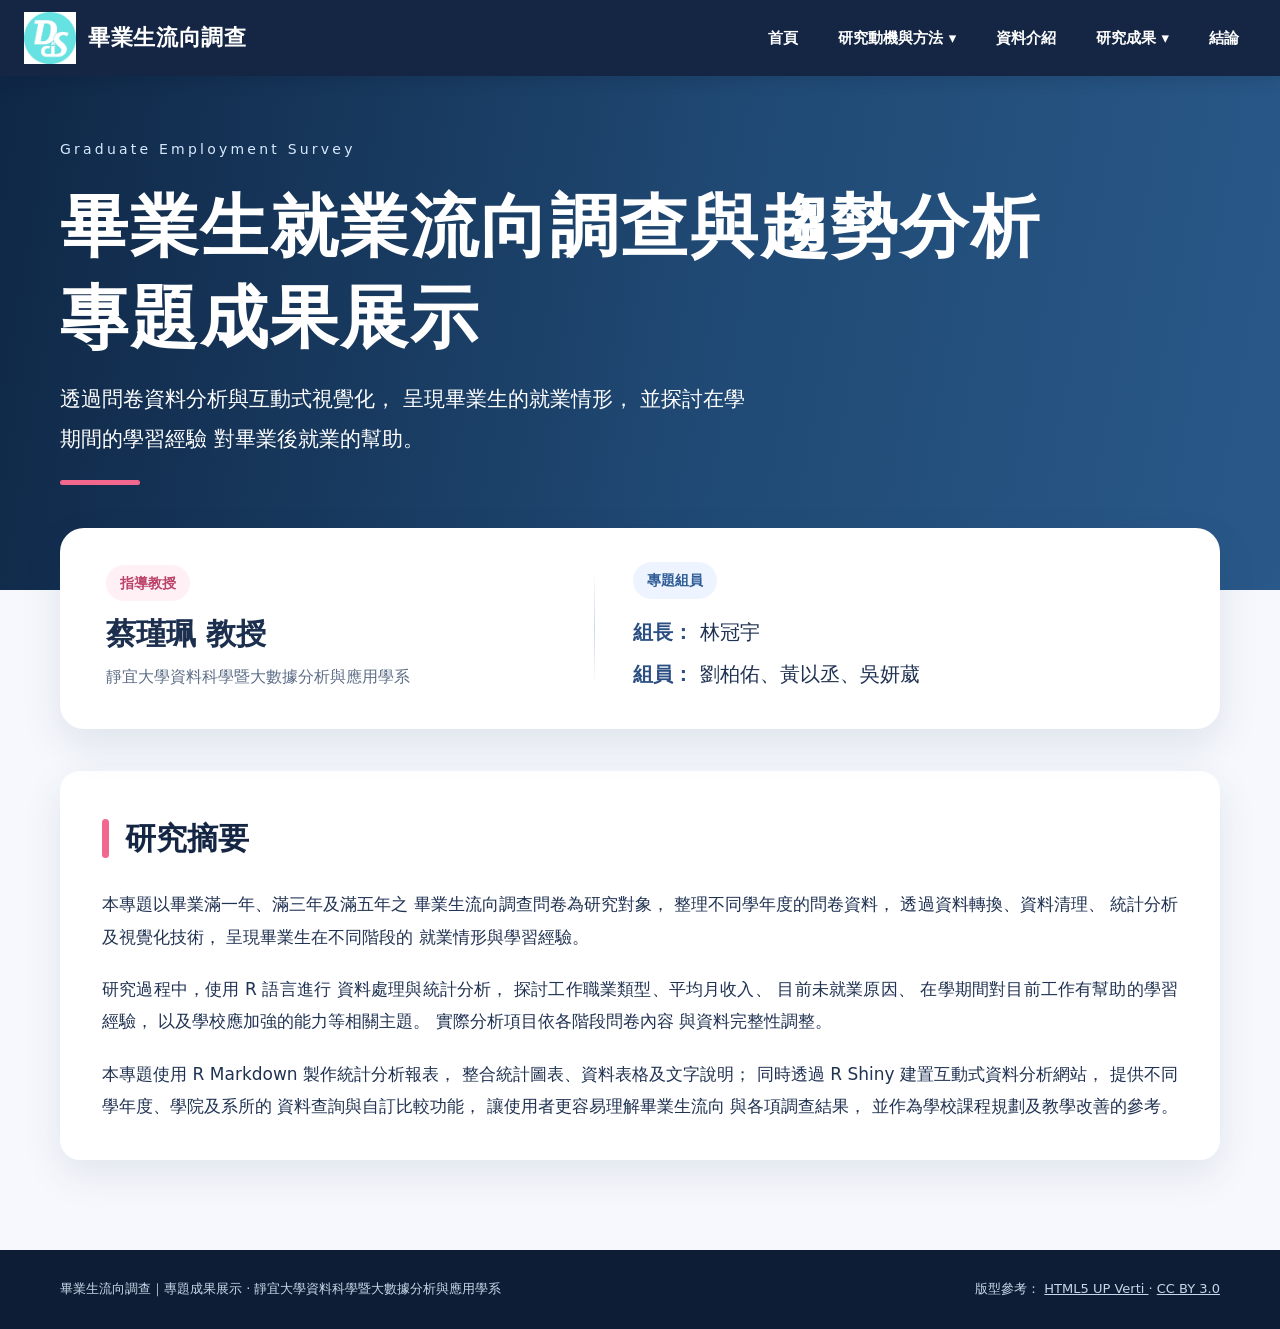
==== commit 8cb73fd2: "Update index.html" ====
--- a/index.html
+++ b/index.html
@@ -34,23 +34,21 @@
 <header class="site-header">
   <div class="container header-inner">
 
-    <!-- 左側系徽與網站標題 -->
-    <a
-      class="brand brand-image"
-      href="index.html"
-      aria-label="畢業生流向調查首頁">
-
-      <img
-        class="brand-logo"
-        src="images/logo-transparent.jpg"
-        alt="資料科學系徽"
-        width="52"
-        height="52">
-
-      <span class="brand-title">
-        畢業生流向調查
-      </span>
-    </a>
+   <a class="brand brand-image"
+   href="index.html"
+   aria-label="畢業生流向調查首頁">
+
+  <img
+    class="brand-logo"
+    src="images/logo.jpg"
+    alt="資料科學系徽"
+    width="52"
+    height="52">
+
+  <span class="brand-title">
+    畢業生流向調查
+  </span>
+</a>
 
     <!-- 手機版選單按鈕 -->
     <button
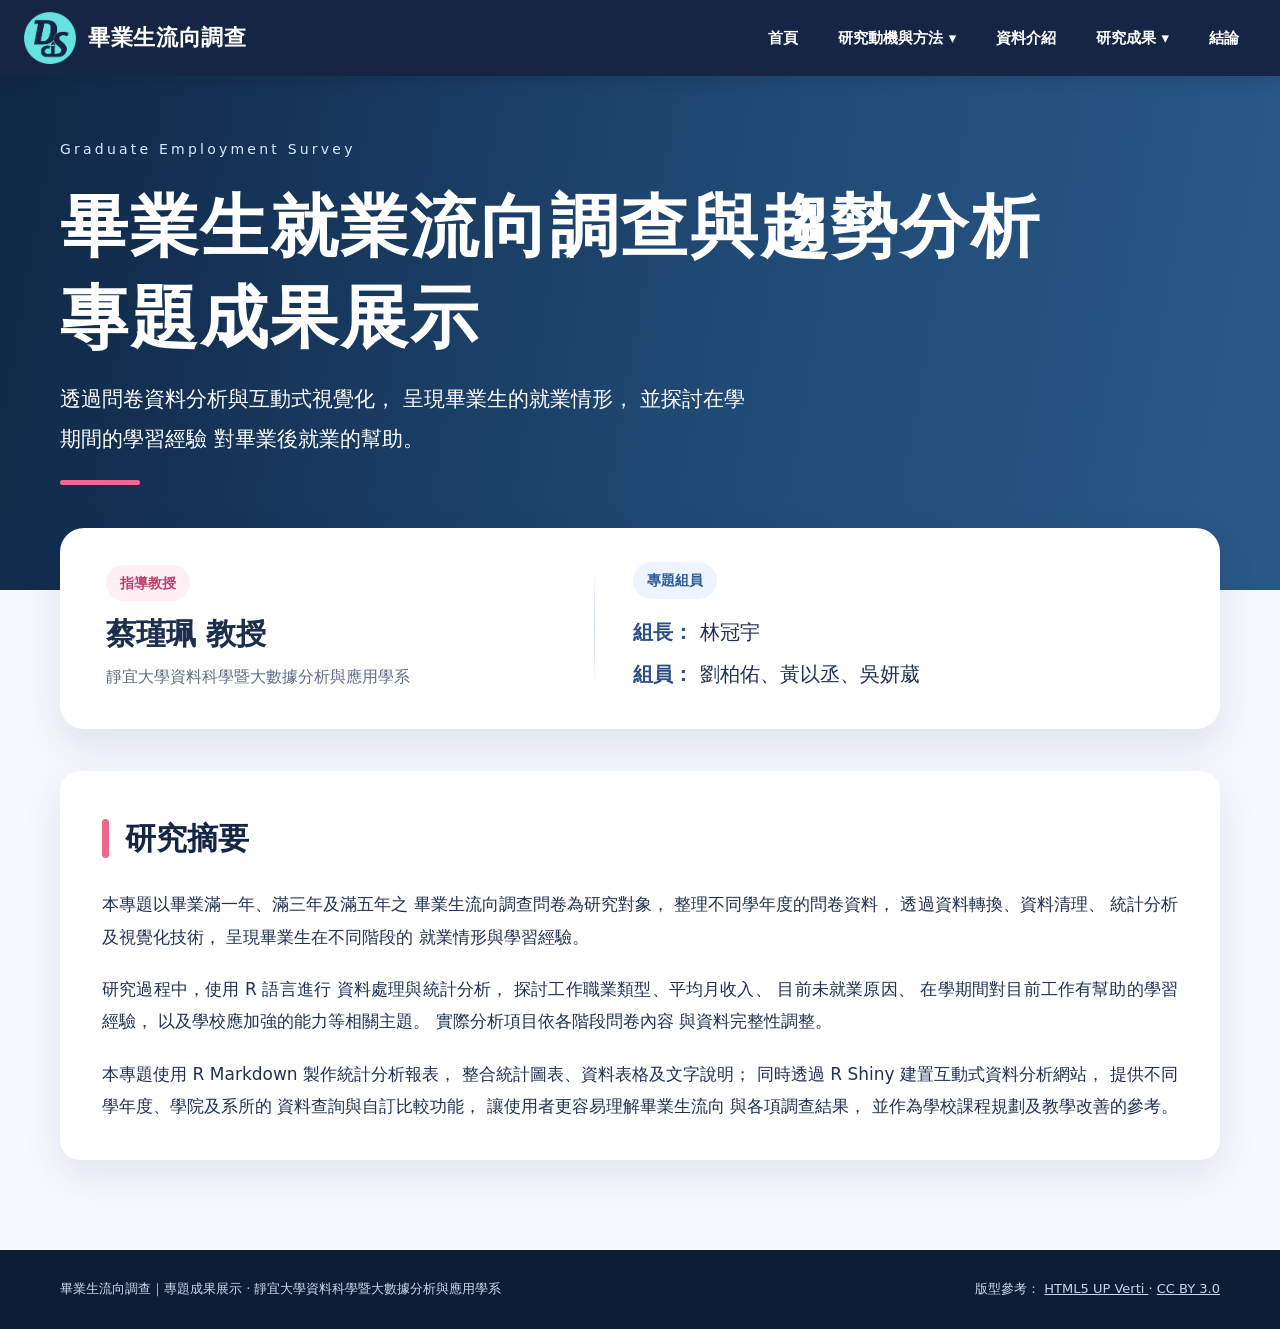
==== commit 7bfcd5fb: "Update index.html" ====
--- a/index.html
+++ b/index.html
@@ -40,7 +40,7 @@
 
   <img
     class="brand-logo"
-    src="images/logo.jpg"
+    src="images/logo.png"
     alt="資料科學系徽"
     width="52"
     height="52">
--- a/style.css
+++ b/style.css
@@ -1,4 +1,5 @@
 
+/* ===== 全站基本設定 ===== */
 :root {
   --navy: #142643;
   --navy-deep: #0d1d35;
@@ -7,16 +8,11 @@
   --ink: #203252;
   --muted: #61708a;
   --line: #e8edf6;
-  --shadow: 0 14px 38px rgba(35, 59, 92, .10);
-}
-
-* {
-  box-sizing: border-box;
-}
-
-html {
-  scroll-behavior: smooth;
-}
+  --shadow: 0 14px 38px rgba(35,59,92,.10);
+}
+
+* { box-sizing: border-box; }
+html { scroll-behavior: smooth; }
 
 body {
   margin: 0;
@@ -27,18 +23,14 @@
   line-height: 1.9;
 }
 
-a {
-  color: inherit;
-  text-decoration: none;
-}
+a { color: inherit; text-decoration: none; }
 
 .container {
   width: min(1160px, calc(100% - 40px));
   margin: auto;
 }
 
-/* 上方導覽列 */
-
+/* ===== 導覽列 ===== */
 .site-header {
   position: sticky;
   top: 0;
@@ -65,10 +57,7 @@
   white-space: nowrap;
 }
 
-.brand-icon {
-  color: var(--pink);
-  font-size: 28px;
-}
+.brand-icon { color: var(--pink); font-size: 28px; }
 
 .nav {
   display: flex;
@@ -88,13 +77,9 @@
 
 .nav > a:hover,
 .dropdown > a:hover,
-.nav .active {
-  background: var(--pink);
-}
-
-.dropdown {
-  position: relative;
-}
+.nav .active { background: var(--pink); }
+
+.dropdown { position: relative; }
 
 .submenu {
   display: none;
@@ -125,9 +110,7 @@
 }
 
 .dropdown:hover .submenu,
-.dropdown:focus-within .submenu {
-  display: block;
-}
+.dropdown:focus-within .submenu { display: block; }
 
 .menu-toggle {
   display: none;
@@ -140,8 +123,7 @@
   cursor: pointer;
 }
 
-/* 首頁形象封面：圖片可自行置換 */
-
+/* ===== 首頁封面 ===== */
 .hero {
   position: relative;
   min-height: 470px;
@@ -159,9 +141,7 @@
   background-size: cover;
 }
 
-.hero-inner {
-  padding: 60px 0 105px;
-}
+.hero-inner { padding: 60px 0 105px; }
 
 .eyebrow {
   font-size: 14px;
@@ -170,7 +150,7 @@
 }
 
 h1 {
-  font-size: clamp(35px, 5.4vw, 68px);
+  font-size: clamp(35px,5.4vw,68px);
   line-height: 1.35;
   letter-spacing: .03em;
   margin: 18px 0 16px;
@@ -179,7 +159,7 @@
 
 .hero p {
   max-width: 700px;
-  font-size: clamp(16px, 1.7vw, 21px);
+  font-size: clamp(16px,1.7vw,21px);
   margin: 0;
 }
 
@@ -192,8 +172,7 @@
   border-radius: 4px;
 }
 
-/* 教授及組員：緊接在標題封面下方 */
-
+/* ===== 首頁團隊卡：舊版相容 ===== */
 .team-panel {
   display: grid;
   grid-template-columns: 1fr 1.15fr;
@@ -251,11 +230,8 @@
   font-size: 18px;
 }
 
-/* 研究摘要 */
-
-.abstract-section {
-  padding: 42px 0 90px;
-}
+/* ===== 研究摘要 ===== */
+.abstract-section { padding: 42px 0 90px; }
 
 .abstract-card {
   background: white;
@@ -291,10 +267,9 @@
   text-align: justify;
 }
 
-.abstract-card p:last-child {
-  margin-bottom: 0;
-}
-
+.abstract-card p:last-child { margin-bottom: 0; }
+
+/* ===== 共用頁尾 ===== */
 footer {
   background: var(--navy-deep);
   color: #c9d6e8;
@@ -309,10 +284,9 @@
   flex-wrap: wrap;
 }
 
-footer a {
-  text-decoration: underline;
-}
-
+footer a { text-decoration: underline; }
+
+/* ===== 基本響應式 ===== */
 @media (max-width: 900px) {
   .brand { font-size: 17px; }
   .menu-toggle { display: inline-block; }
@@ -354,7 +328,7 @@
 
 @media (max-width: 560px) {
   .container {
-    width: min(100% - 26px, 1160px);
+    width: min(100% - 26px,1160px);
   }
   .hero { min-height: 390px; }
   .hero-inner { padding: 40px 0 90px; }
@@ -374,8 +348,7 @@
   .section-heading h2 { font-size: 26px; }
 }
 
-/* 其他頁面共用內容 */
-
+/* ===== 其他頁面共用 ===== */
 .page-top {
   background: linear-gradient(120deg,#142643,#315e99);
   color: white;
@@ -388,6 +361,7 @@
 }
 
 .page-top p { margin: 0; color: #e0eafa; }
+
 .content-wrap { padding: 38px 0 80px; }
 
 .content-card {
@@ -413,7 +387,13 @@
 }
 
 .content-card p { margin: 10px 0; }
-.chips { display: flex; gap: 10px; flex-wrap: wrap; margin-top: 12px; }
+
+.chips {
+  display: flex;
+  gap: 10px;
+  flex-wrap: wrap;
+  margin-top: 12px;
+}
 
 .chip {
   background: #edf3ff;
@@ -452,12 +432,11 @@
 .subnav a:hover { background: #eaf2ff; }
 .muted { color: var(--muted); }
 
-@media (max-width: 560px) {
+@media(max-width:560px) {
   .content-card { padding: 23px 20px; }
 }
 
-/* 研究方法視覺化流程圖 */
-
+/* ===== 舊版研究流程圖 ===== */
 .research-flow {
   display: flex;
   flex-direction: column;
@@ -495,8 +474,19 @@
 }
 
 .flow-step strong { color: #172c4b; font-size: 18px; }
-.flow-step small { color: #61708a; font-size: 14px; line-height: 1.6; }
-.flow-arrow { color: #668dbf; font-size: 25px; font-weight: bold; line-height: 1.3; }
+
+.flow-step small {
+  color: #61708a;
+  font-size: 14px;
+  line-height: 1.6;
+}
+
+.flow-arrow {
+  color: #668dbf;
+  font-size: 25px;
+  font-weight: bold;
+  line-height: 1.3;
+}
 
 .final-step {
   border-left-color: #f2678d;
@@ -508,29 +498,32 @@
   color: #b83e69;
 }
 
-@media (max-width: 560px) {
+@media(max-width:560px) {
   .flow-step {
     padding: 12px 11px;
     grid-template-columns: 34px 1fr;
     column-gap: 10px;
   }
-  .step-no { width: 34px; height: 34px; font-size: 13px; }
+  .step-no {
+    width: 34px;
+    height: 34px;
+    font-size: 13px;
+  }
   .flow-step strong { font-size: 16px; }
   .flow-step small { font-size: 12px; }
 }
 
-/* 首頁專題團隊：新版資訊卡 */
-
+/* ===== 新版首頁團隊資訊卡 ===== */
 .team-panel {
-  display: grid;
-  grid-template-columns: minmax(0, 1fr) 1px minmax(0, 1.2fr);
+  grid-template-columns:
+    minmax(0,1fr) 1px minmax(0,1.2fr);
   align-items: center;
-  gap: clamp(20px, 3vw, 38px);
+  gap: clamp(20px,3vw,38px);
   margin-top: -62px;
-  padding: 34px clamp(24px, 4vw, 46px);
+  padding: 34px clamp(24px,4vw,46px);
   border-radius: 24px;
   background: #fff;
-  box-shadow: 0 16px 40px rgba(23, 45, 78, .10);
+  box-shadow: 0 16px 40px rgba(23,45,78,.10);
 }
 
 .team-card {
@@ -552,11 +545,14 @@
   font-size: 14px;
 }
 
-.team-badge--members { background: #eef4ff; color: #2d5b96; }
+.team-badge--members {
+  background: #eef4ff;
+  color: #2d5b96;
+}
 
 .team-name {
   margin: 0 0 8px;
-  font-size: clamp(22px, 2.5vw, 30px);
+  font-size: clamp(22px,2.5vw,30px);
   color: #1d2f4f;
   line-height: 1.4;
   overflow-wrap: anywhere;
@@ -572,7 +568,7 @@
 
 .team-role {
   margin: 3px 0;
-  font-size: clamp(16px, 1.7vw, 20px);
+  font-size: clamp(16px,1.7vw,20px);
   color: #203252;
   line-height: 1.8;
   overflow-wrap: anywhere;
@@ -583,23 +579,27 @@
 .team-divider {
   width: 1px;
   height: 115px;
-  background: linear-gradient(transparent, #cbd8ea, transparent);
-}
-
-@media (max-width: 900px) {
+  background: linear-gradient(
+    transparent,#cbd8ea,transparent
+  );
+}
+
+@media(max-width:900px) {
   .team-panel {
-    grid-template-columns: minmax(0, 1fr);
+    grid-template-columns: minmax(0,1fr);
     gap: 18px;
     padding: 28px 24px;
   }
   .team-divider {
     width: 100%;
     height: 1px;
-    background: linear-gradient(to right, transparent, #cbd8ea, transparent);
-  }
-}
-
-@media (max-width: 560px) {
+    background: linear-gradient(
+      to right,transparent,#cbd8ea,transparent
+    );
+  }
+}
+
+@media(max-width:560px) {
   .team-panel {
     margin-top: -42px;
     padding: 23px 20px;
@@ -609,15 +609,12 @@
   .team-role { font-size: 16px; }
 }
 
-/* =====================================
-   研究方法：段落與時間軸
-===================================== */
-
+/* ===== 研究方法與動機 ===== */
 .research-feature {
   scroll-margin-top: 100px;
   background: #fff;
   border-radius: 22px;
-  padding: clamp(26px, 4vw, 54px);
+  padding: clamp(26px,4vw,54px);
   margin: 0 0 28px;
   box-shadow: var(--shadow);
 }
@@ -631,7 +628,7 @@
 }
 
 .research-feature h2 {
-  font-size: clamp(27px, 3vw, 38px);
+  font-size: clamp(27px,3vw,38px);
   margin: 0;
   color: var(--navy);
   letter-spacing: .04em;
@@ -653,16 +650,10 @@
   text-align: justify;
 }
 
-.research-feature > p:last-child {
-  margin-bottom: 0;
-}
-
-.research-lead {
-  color: var(--muted) !important;
-}
-
-/* 研究流程時間軸 */
-
+.research-feature > p:last-child { margin-bottom: 0; }
+.research-lead { color: var(--muted) !important; }
+
+/* ===== 研究流程時間軸 ===== */
 .process-timeline {
   list-style: none;
   margin: 28px 0 0;
@@ -671,27 +662,25 @@
 }
 
 .process-timeline::before {
-  content: '';
+  content: "";
   position: absolute;
   top: 24px;
   bottom: 35px;
   left: 27px;
   width: 2px;
-  background: linear-gradient(#96b2df, #ee91b1);
+  background: linear-gradient(#96b2df,#ee91b1);
 }
 
 .process-timeline li {
   position: relative;
   display: grid;
-  grid-template-columns: 56px minmax(0, 1fr);
+  grid-template-columns: 56px minmax(0,1fr);
   gap: 24px;
   padding: 0 0 24px;
   align-items: start;
 }
 
-.process-timeline li:last-child {
-  padding-bottom: 0;
-}
+.process-timeline li:last-child { padding-bottom: 0; }
 
 .timeline-number {
   position: relative;
@@ -734,56 +723,32 @@
   line-height: 1.85;
 }
 
-@media (max-width: 600px) {
-  .research-feature {
-    padding: 26px 20px;
-  }
-
-  .research-feature > p {
-    font-size: 15px;
-  }
-
-  .process-timeline::before {
-    left: 21px;
-  }
-
+@media(max-width:600px) {
+  .research-feature { padding: 26px 20px; }
+  .research-feature > p { font-size: 15px; }
+  .process-timeline::before { left: 21px; }
   .process-timeline li {
-    grid-template-columns: 44px minmax(0, 1fr);
+    grid-template-columns: 44px minmax(0,1fr);
     gap: 10px;
   }
-
   .timeline-number {
     width: 44px;
     height: 44px;
     font-size: 13px;
   }
-
-  .timeline-body {
-    padding: 14px;
-  }
-
-  .timeline-body h3 {
-    font-size: 17px;
-  }
-
-  .timeline-body p {
-    font-size: 14px;
-  }
-}
-
-/* =====================================
-   研究成果：R Markdown / R Shiny
-===================================== */
-
-.results-showcase {
-  padding-top: 38px;
-}
+  .timeline-body { padding: 14px; }
+  .timeline-body h3 { font-size: 17px; }
+  .timeline-body p { font-size: 14px; }
+}
+
+/* ===== 研究成果：R Markdown 與 R Shiny ===== */
+.results-showcase { padding-top: 38px; }
 
 .results-intro,
 .results-stages {
   background: #fff;
   border-radius: 22px;
-  padding: clamp(25px, 4vw, 45px);
+  padding: clamp(25px,4vw,45px);
   margin-bottom: 26px;
   box-shadow: var(--shadow);
   scroll-margin-top: 105px;
@@ -793,7 +758,7 @@
 .results-stages h2 {
   margin: 5px 0 12px;
   color: var(--navy);
-  font-size: clamp(25px, 3vw, 34px);
+  font-size: clamp(25px,3vw,34px);
   line-height: 1.4;
 }
 
@@ -822,22 +787,18 @@
   border-radius: 999px;
 }
 
-.results-quicklinks a:hover {
-  background: #dfeafa;
-}
-
-/* 成果展示卡片 */
+.results-quicklinks a:hover { background: #dfeafa; }
 
 .showcase-panel {
   scroll-margin-top: 105px;
   display: grid;
   grid-template-columns:
-    minmax(0, .95fr) minmax(0, 1.1fr);
-  gap: clamp(20px, 3vw, 38px);
+    minmax(0,.95fr) minmax(0,1.1fr);
+  gap: clamp(20px,3vw,38px);
   align-items: center;
   background: #fff;
   border-radius: 22px;
-  padding: clamp(24px, 3.5vw, 43px);
+  padding: clamp(24px,3.5vw,43px);
   margin-bottom: 26px;
   box-shadow: var(--shadow);
 }
@@ -863,7 +824,7 @@
 }
 
 .showcase-copy h2 {
-  font-size: clamp(28px, 3vw, 38px);
+  font-size: clamp(28px,3vw,38px);
   line-height: 1.3;
   margin: 14px 0;
   color: var(--navy);
@@ -901,10 +862,7 @@
   white-space: nowrap;
 }
 
-.pending-link {
-  font-size: 14px;
-  color: #77869d;
-}
+.pending-link { font-size: 14px; color: #77869d; }
 
 .showcase-external-link {
   display: inline-flex;
@@ -918,22 +876,15 @@
   line-height: 1.5;
 }
 
-.showcase-external-link:hover {
-  background: #315e99;
-}
-
-/* 成果截圖 */
-
-.showcase-figure {
-  margin: 0;
-  min-width: 0;
-}
+.showcase-external-link:hover { background: #315e99; }
+
+.showcase-figure { margin: 0; min-width: 0; }
 
 .showcase-figure img {
   display: block;
   width: 100%;
   height: auto;
-  aspect-ratio: 16 / 10;
+  aspect-ratio: 16/10;
   object-fit: cover;
   object-position: top;
   border: 1px solid #e1e7f1;
@@ -943,10 +894,8 @@
 
 .screenshot-placeholder {
   width: 100%;
-  aspect-ratio: 16 / 10;
-  background: linear-gradient(
-    150deg, #eef3fc, #dfe9f7
-  );
+  aspect-ratio: 16/10;
+  background: linear-gradient(150deg,#eef3fc,#dfe9f7);
   border: 2px dashed #b7cbe3;
   border-radius: 13px;
   color: #476184;
@@ -983,11 +932,9 @@
   text-align: center;
 }
 
-/* 舊版研究成果卡片 */
-
 .stage-grid {
   display: grid;
-  grid-template-columns: repeat(3, minmax(0, 1fr));
+  grid-template-columns: repeat(3,minmax(0,1fr));
   gap: 14px;
   margin-top: 25px;
 }
@@ -1019,34 +966,25 @@
   margin: 0;
 }
 
-@media (max-width: 800px) {
-  .showcase-panel {
-    grid-template-columns: 1fr;
-  }
-
-  .stage-grid {
-    grid-template-columns: 1fr;
-  }
-}
-
-@media (max-width: 560px) {
+@media(max-width:800px) {
+  .showcase-panel { grid-template-columns: 1fr; }
+  .stage-grid { grid-template-columns: 1fr; }
+}
+
+@media(max-width:560px) {
   .showcase-panel,
   .results-intro,
   .results-stages {
     border-radius: 16px;
     padding: 22px 19px;
   }
-
-  .screenshot-placeholder {
-    aspect-ratio: 4 / 3;
-  }
-}
-
-/* R Shiny 線上預覽 */
-
+  .screenshot-placeholder { aspect-ratio: 4/3; }
+}
+
+/* ===== R Shiny iframe 舊版相容 ===== */
 .showcase-panel:has(.shiny-embed) {
   grid-template-columns:
-    minmax(0, .7fr) minmax(0, 1.5fr);
+    minmax(0,.7fr) minmax(0,1.5fr);
   align-items: start;
 }
 
@@ -1059,26 +997,18 @@
   background: #fff;
 }
 
-@media (max-width: 800px) {
+@media(max-width:800px) {
   .showcase-panel:has(.shiny-embed) {
     grid-template-columns: 1fr;
   }
-
-  .shiny-embed {
-    height: 540px;
-  }
-}
-
-@media (max-width: 560px) {
-  .shiny-embed {
-    height: 500px;
-  }
-}
-
-/* =====================================
-   全站共用 Logo 導覽列（舊版相容）
-===================================== */
-
+  .shiny-embed { height: 540px; }
+}
+
+@media(max-width:560px) {
+  .shiny-embed { height: 500px; }
+}
+
+/* ===== 舊版圖片 Logo 相容 ===== */
 .brand.brand-image {
   display: flex;
   align-items: center;
@@ -1092,28 +1022,20 @@
   display: block;
   width: auto;
   height: 50px;
-  max-width: min(100%, 285px);
+  max-width: min(100%,285px);
   object-fit: contain;
 }
 
-@media (max-width: 560px) {
+@media(max-width:560px) {
   .brand-image img {
     height: 38px;
     max-width: 230px;
   }
 }
 
-/* =====================================
-   資料介紹：資料摘要與問卷分類
-===================================== */
-
-.data-section {
-  padding: clamp(24px, 4vw, 46px);
-}
-
-.data-section-heading {
-  margin-bottom: 16px;
-}
+/* ===== 資料介紹 ===== */
+.data-section { padding: clamp(24px,4vw,46px); }
+.data-section-heading { margin-bottom: 16px; }
 
 .data-section-index {
   display: block;
@@ -1128,7 +1050,7 @@
   border: 0;
   padding: 0;
   margin: 0;
-  font-size: clamp(27px, 3vw, 36px);
+  font-size: clamp(27px,3vw,36px);
 }
 
 .data-section .data-section-heading::after {
@@ -1147,11 +1069,9 @@
   line-height: 1.95;
 }
 
-/* 資料摘要卡片 */
-
 .data-overview {
   display: grid;
-  grid-template-columns: repeat(3, minmax(0, 1fr));
+  grid-template-columns: repeat(3,minmax(0,1fr));
   gap: 15px;
   margin: 26px 0 30px;
 }
@@ -1163,9 +1083,7 @@
   padding: 21px 19px;
   border: 1px solid #e1eaf7;
   border-radius: 16px;
-  background: linear-gradient(
-    145deg, #f1f6ff, #fff
-  );
+  background: linear-gradient(145deg,#f1f6ff,#fff);
 }
 
 .data-overview-kicker {
@@ -1176,7 +1094,7 @@
 
 .data-overview-card strong {
   color: var(--navy);
-  font-size: clamp(25px, 3vw, 36px);
+  font-size: clamp(25px,3vw,36px);
   line-height: 1.3;
 }
 
@@ -1190,8 +1108,7 @@
   color: #718199;
 }
 
-/* 資料統計表 */
-
+/* ===== 資料表 ===== */
 .data-table-wrap {
   overflow-x: auto;
   border: 1px solid #e1e8f4;
@@ -1216,14 +1133,10 @@
   color: #264b78;
 }
 
-.data-table tbody th {
-  font-weight: 700;
-}
+.data-table tbody th { font-weight: 700; }
 
 .data-table tbody tr:last-child th,
-.data-table tbody tr:last-child td {
-  border-bottom: 0;
-}
+.data-table tbody tr:last-child td { border-bottom: 0; }
 
 .data-table tbody tr:nth-child(even) {
   background: #fafcff;
@@ -1249,8 +1162,7 @@
   line-height: 1.85;
 }
 
-/* 舊版問卷分類 */
-
+/* ===== 問卷分類 ===== */
 .questionnaire-list {
   display: grid;
   gap: 12px;
@@ -1335,9 +1247,7 @@
   padding-left: 20px;
 }
 
-.question-content li {
-  padding: 3px 0;
-}
+.question-content li { padding: 3px 0; }
 
 .data-attachment {
   margin-top: 23px;
@@ -1350,9 +1260,7 @@
   justify-content: space-between;
 }
 
-.data-attachment strong {
-  color: var(--navy);
-}
+.data-attachment strong { color: var(--navy); }
 
 .data-attachment p {
   margin: 4px 0 0;
@@ -1360,46 +1268,31 @@
   color: #72829a;
 }
 
-@media (max-width: 700px) {
+@media(max-width:700px) {
   .data-overview {
     grid-template-columns: 1fr;
     gap: 10px;
   }
-
-  .data-overview-card {
-    padding: 15px 17px;
-  }
-
+  .data-overview-card { padding: 15px 17px; }
   .question-group summary {
     flex-wrap: wrap;
     gap: 10px;
   }
-
   .question-desc {
     flex: 1 1 100%;
     order: 3;
     margin: 0 0 0 49px;
     text-align: left;
   }
-
-  .question-chevron {
-    margin-left: auto;
-  }
-
-  .question-content {
-    padding-left: 24px;
-  }
-
+  .question-chevron { margin-left: auto; }
+  .question-content { padding-left: 24px; }
   .data-attachment {
     align-items: start;
     flex-direction: column;
   }
 }
 
-/* =====================================
-   114學年度三份實際問卷
-===================================== */
-
+/* ===== 114學年度三份問卷 ===== */
 .survey-stage-list {
   display: grid;
   gap: 15px;
@@ -1477,18 +1370,14 @@
   transform: rotate(180deg);
 }
 
-.survey-stage-content {
-  padding: 9px 25px 24px;
-}
+.survey-stage-content { padding: 9px 25px 24px; }
 
 .survey-topic {
   padding: 14px 0;
   border-bottom: 1px solid #ebf0f8;
 }
 
-.survey-topic:last-child {
-  border-bottom: 0;
-}
+.survey-topic:last-child { border-bottom: 0; }
 
 .survey-topic h4 {
   margin: 0 0 8px;
@@ -1504,44 +1393,27 @@
   line-height: 1.9;
 }
 
-.survey-topic li {
-  padding: 2px 0;
-}
-
-@media (max-width: 600px) {
+.survey-topic li { padding: 2px 0; }
+
+@media(max-width:600px) {
   .survey-stage > summary {
     padding: 15px 13px;
     gap: 10px;
   }
-
-  .survey-stage-content {
-    padding: 8px 17px 18px;
-  }
-
-  .survey-stage-heading strong {
-    font-size: 17px;
-  }
-
+  .survey-stage-content { padding: 8px 17px 18px; }
+  .survey-stage-heading strong { font-size: 17px; }
   .survey-stage-index {
     width: 39px;
     height: 39px;
   }
-
-  .survey-topic ul {
-    font-size: 14px;
-  }
-}
-
-/* =====================================
-   最終版 Header：透明系徽 + 網站標題
-===================================== */
-
-.site-header {
-  background: #142643;
-}
+  .survey-topic ul { font-size: 14px; }
+}
+
+/* ===== 最終版 Header：系徽與網站標題 ===== */
+.site-header { background: #142643; }
 
 .site-header .header-inner {
-  width: min(1480px, calc(100% - 48px));
+  width: min(1480px,calc(100% - 48px));
   max-width: none;
   min-height: 76px;
   gap: 24px;
@@ -1568,7 +1440,7 @@
 }
 
 .site-header .brand-image .brand-title {
-  font-size: clamp(17px, 1.7vw, 23px);
+  font-size: clamp(17px,1.7vw,23px);
   font-weight: 800;
   line-height: 1.3;
   white-space: nowrap;
@@ -1582,30 +1454,17 @@
 }
 
 .site-header .nav > a,
-.site-header .dropdown > a {
-  color: #fff;
-}
-
-.site-header .submenu a {
-  color: var(--ink);
-}
-
-.site-header .submenu a:hover {
-  color: #b83f68;
-}
-
-/* 平板與手機導覽 */
-
-@media (max-width: 1100px) {
+.site-header .dropdown > a { color: #fff; }
+
+.site-header .submenu a { color: var(--ink); }
+.site-header .submenu a:hover { color: #b83f68; }
+
+@media(max-width:1100px) {
   .site-header .menu-toggle {
     display: inline-block;
     margin-left: auto;
   }
-
-  .site-header .header-inner {
-    flex-wrap: wrap;
-  }
-
+  .site-header .header-inner { flex-wrap: wrap; }
   .site-header .nav {
     display: none;
     flex: 1 1 100%;
@@ -1613,11 +1472,7 @@
     align-items: stretch;
     padding-bottom: 14px;
   }
-
-  .site-header .nav.open {
-    display: flex;
-  }
-
+  .site-header .nav.open { display: flex; }
   .site-header .submenu {
     position: static;
     display: block;
@@ -1626,36 +1481,233 @@
     color: #fff;
     margin: 3px 10px 8px;
   }
-
-  .site-header .submenu a {
-    color: #fff;
-  }
-
+  .site-header .submenu a { color: #fff; }
   .site-header .submenu a:hover {
     color: #fff;
     background: #385477;
   }
 }
 
-@media (max-width: 560px) {
+@media(max-width:560px) {
   .site-header .header-inner {
     width: calc(100% - 28px);
     min-height: 68px;
     gap: 10px;
   }
-
-  .site-header .brand.brand-image {
-    gap: 8px;
-  }
-
+  .site-header .brand.brand-image { gap: 8px; }
   .site-header .brand-image .brand-logo {
     width: 40px;
     height: 40px;
     flex-basis: 40px;
   }
-
   .site-header .brand-image .brand-title {
     font-size: 16px;
     letter-spacing: 0;
   }
 }
+
+/* ===== 研究成果 JPG 截圖 ===== */
+.showcase-figure a {
+  display: block;
+  border-radius: 14px;
+  overflow: hidden;
+}
+
+.showcase-figure .showcase-image {
+  display: block;
+  width: 100%;
+  height: auto;
+  aspect-ratio: 16/10;
+  object-fit: cover;
+  object-position: top;
+  border: 1px solid #d9e1ef;
+  border-radius: 14px;
+  background: #fff;
+  box-shadow: 0 12px 26px rgba(28,58,109,.08);
+  transition: transform .3s ease;
+}
+
+.showcase-figure a:hover .showcase-image {
+  transform: scale(1.025);
+}
+
+.showcase-figure a:focus-visible {
+  outline: 3px solid var(--pink);
+  outline-offset: 3px;
+}
+
+@media(prefers-reduced-motion:reduce) {
+  .showcase-figure .showcase-image {
+    transition: none;
+  }
+}
+
+@media(max-width:600px) {
+  .showcase-figure .showcase-image {
+    aspect-ratio: 4/3;
+  }
+}
+
+/* ======================================
+   結論與未來擴充（新增）
+====================================== */
+
+.conclusion-page .subnav {
+  margin-bottom: 24px;
+}
+
+.conclusion-card {
+  scroll-margin-top: 105px;
+  background: #fff;
+  padding: clamp(28px,4vw,52px);
+  border-radius: 22px;
+  box-shadow: var(--shadow);
+  margin-bottom: 28px;
+}
+
+.conclusion-kicker {
+  font-size: 12px;
+  font-weight: 800;
+  letter-spacing: .15em;
+  color: #7185a3;
+}
+
+.conclusion-card h2 {
+  color: var(--navy);
+  font-size: clamp(30px,3.3vw,40px);
+  margin: 4px 0 0;
+  line-height: 1.4;
+}
+
+.conclusion-accent {
+  width: 58px;
+  height: 4px;
+  background: var(--pink);
+  border-radius: 8px;
+  margin: 14px 0 26px;
+}
+
+.conclusion-card > p {
+  color: #4b5f7b;
+  font-size: 16px;
+  line-height: 2;
+  margin: 0 0 18px;
+}
+
+.conclusion-card .conclusion-lead {
+  color: #23466c;
+  font-size: 18px;
+  font-weight: 600;
+}
+
+.conclusion-highlights {
+  display: grid;
+  grid-template-columns: repeat(3,minmax(0,1fr));
+  gap: 16px;
+  margin: 28px 0 24px;
+}
+
+.conclusion-highlight {
+  background: linear-gradient(150deg,#f3f7ff,#fff);
+  border: 1px solid #e2eaf6;
+  border-radius: 16px;
+  padding: 22px;
+}
+
+.conclusion-number {
+  color: #3b6da7;
+  font-weight: 850;
+  letter-spacing: .08em;
+  font-size: 14px;
+}
+
+.conclusion-highlight h3 {
+  color: var(--navy);
+  font-size: 18px;
+  margin: 9px 0;
+}
+
+.conclusion-highlight p {
+  color: #5b6b81;
+  font-size: 14px;
+  line-height: 1.8;
+  margin: 0;
+}
+
+.conclusion-card .conclusion-caveat {
+  margin: 20px 0 0;
+  background: #f6f8fc;
+  border-left: 4px solid #8aaad2;
+  border-radius: 0 10px 10px 0;
+  padding: 15px 18px;
+  font-size: 14px;
+  color: #526781;
+}
+
+/* ===== 未來擴充三個項目 ===== */
+.future-list {
+  display: grid;
+  gap: 18px;
+  margin: 24px 0;
+}
+
+.future-item {
+  display: grid;
+  grid-template-columns: 54px minmax(0,1fr);
+  gap: 20px;
+  border: 1px solid #e3eaf6;
+  border-radius: 16px;
+  padding: 22px;
+  background: #f9fbff;
+}
+
+.future-index {
+  width: 48px;
+  height: 48px;
+  display: grid;
+  place-items: center;
+  border-radius: 13px;
+  background: #e7f0ff;
+  color: #285b98;
+  font-weight: 800;
+}
+
+.future-item:nth-child(2) .future-index {
+  background: #fff0f5;
+  color: #ba4c74;
+}
+
+.future-item h3 {
+  font-size: 20px;
+  color: var(--navy);
+  margin: 0 0 5px;
+}
+
+.future-item p {
+  font-size: 15px;
+  color: #566a83;
+  margin: 0;
+  line-height: 1.9;
+}
+
+/* ===== 結論頁手機版 ===== */
+@media(max-width:750px) {
+  .conclusion-highlights {
+    grid-template-columns: 1fr;
+  }
+
+  .future-item {
+    grid-template-columns: 42px minmax(0,1fr);
+    gap: 13px;
+    padding: 16px;
+  }
+
+  .future-index {
+    width: 40px;
+    height: 40px;
+  }
+
+  .future-item h3 {
+    font-size: 18px;
+  }
+}
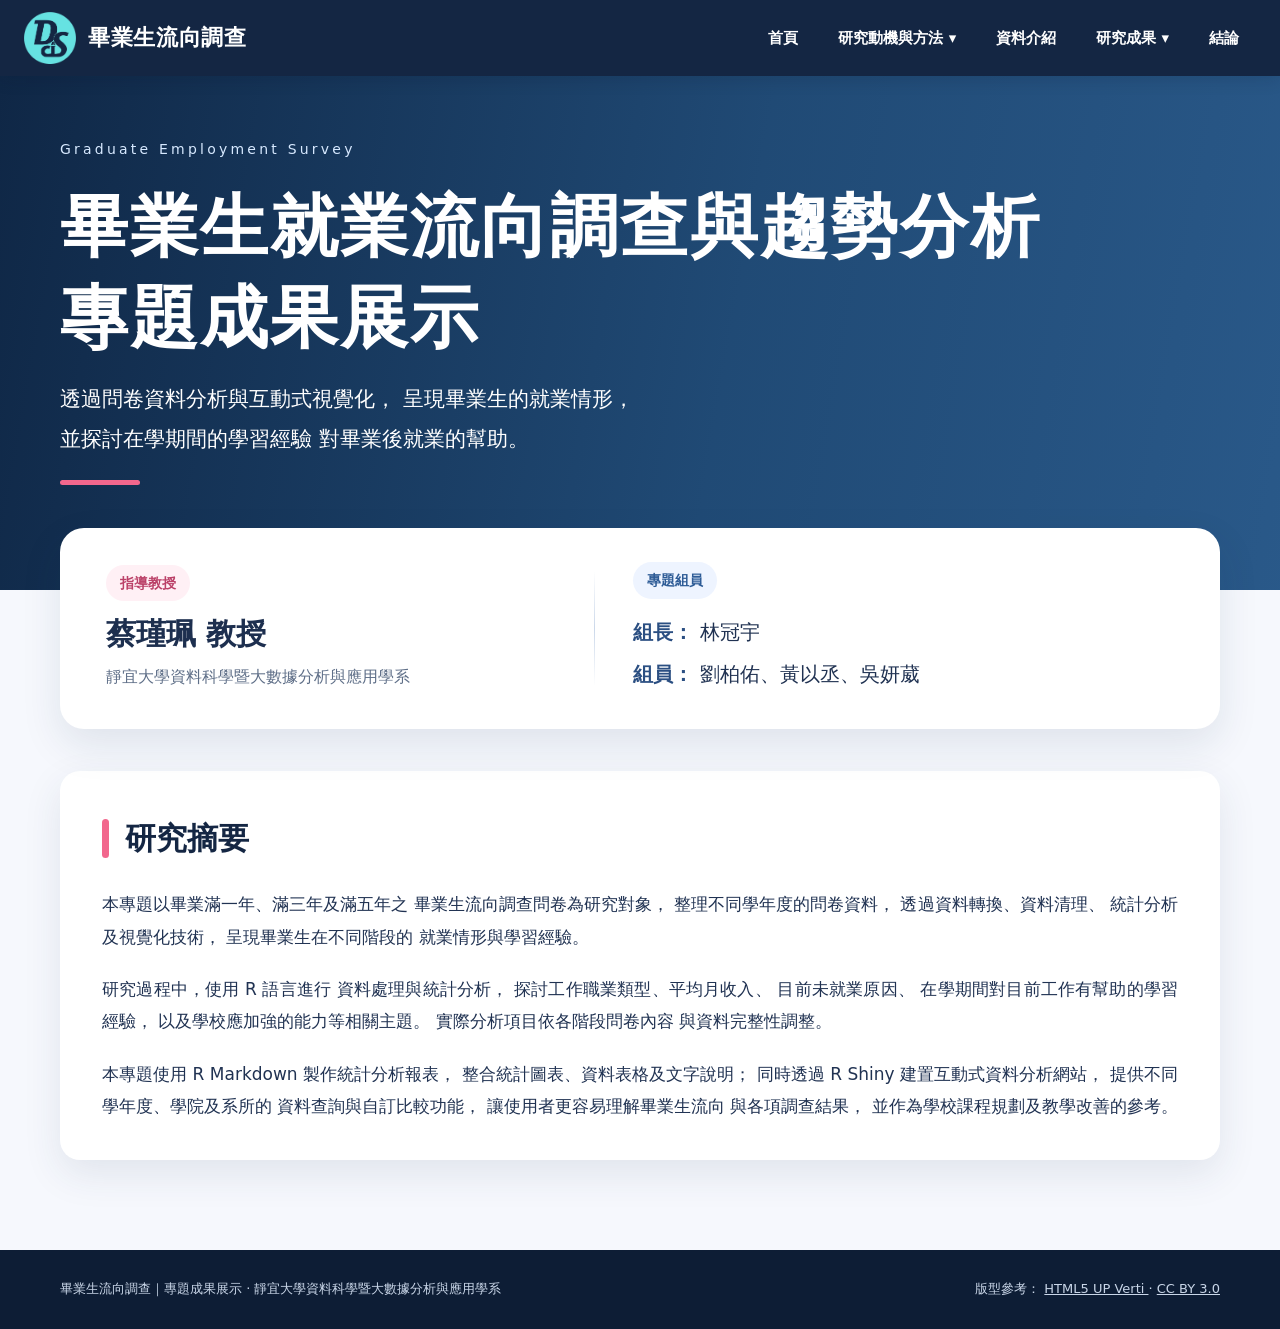
==== commit db5415c3: "Update index.html" ====
--- a/index.html
+++ b/index.html
@@ -150,7 +150,7 @@
         <!-- 專題簡介 -->
         <p>
           透過問卷資料分析與互動式視覺化，
-          呈現畢業生的就業情形，
+          呈現畢業生的就業情形，<br>
           並探討在學期間的學習經驗
           對畢業後就業的幫助。
         </p>
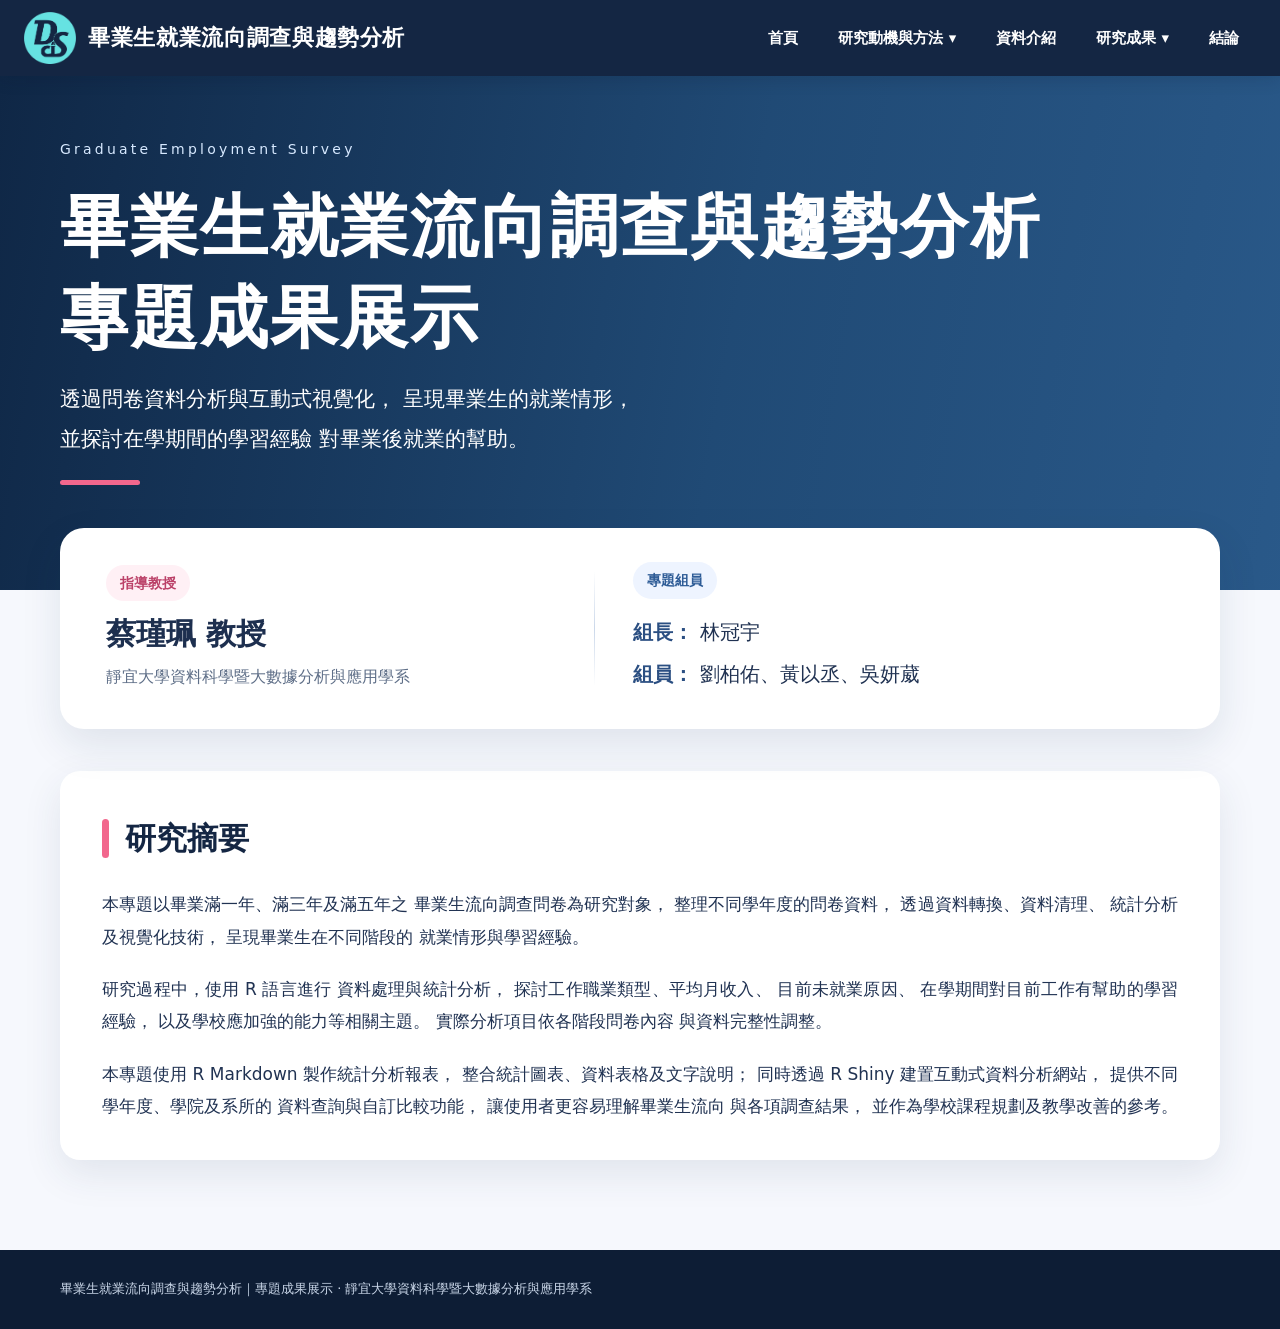
==== commit 25fc1089: "Update index.html" ====
--- a/index.html
+++ b/index.html
@@ -36,7 +36,7 @@
 
    <a class="brand brand-image"
    href="index.html"
-   aria-label="畢業生流向調查首頁">
+   aria-label="畢業生就業流向調查與趨勢分析首頁">
 
   <img
     class="brand-logo"
@@ -46,7 +46,7 @@
     height="52">
 
   <span class="brand-title">
-    畢業生流向調查
+    畢業生就業流向調查與趨勢分析
   </span>
 </a>
 
@@ -303,31 +303,11 @@
     <div class="container footer-inner">
 
       <span>
-        畢業生流向調查｜專題成果展示 ·
+        畢業生就業流向調查與趨勢分析｜專題成果展示 ·
         靜宜大學資料科學暨大數據分析與應用學系
       </span>
 
-      <span>
-        版型參考：
-        <a
-          href="https://html5up.net/verti"
-          target="_blank"
-          rel="noopener noreferrer"
-        >
-          HTML5 UP Verti
-        </a>
-
-        ·
-
-        <a
-          href="https://creativecommons.org/licenses/by/3.0/"
-          target="_blank"
-          rel="noopener noreferrer"
-        >
-          CC BY 3.0
-        </a>
-
-      </span>
+    
 
     </div>
 
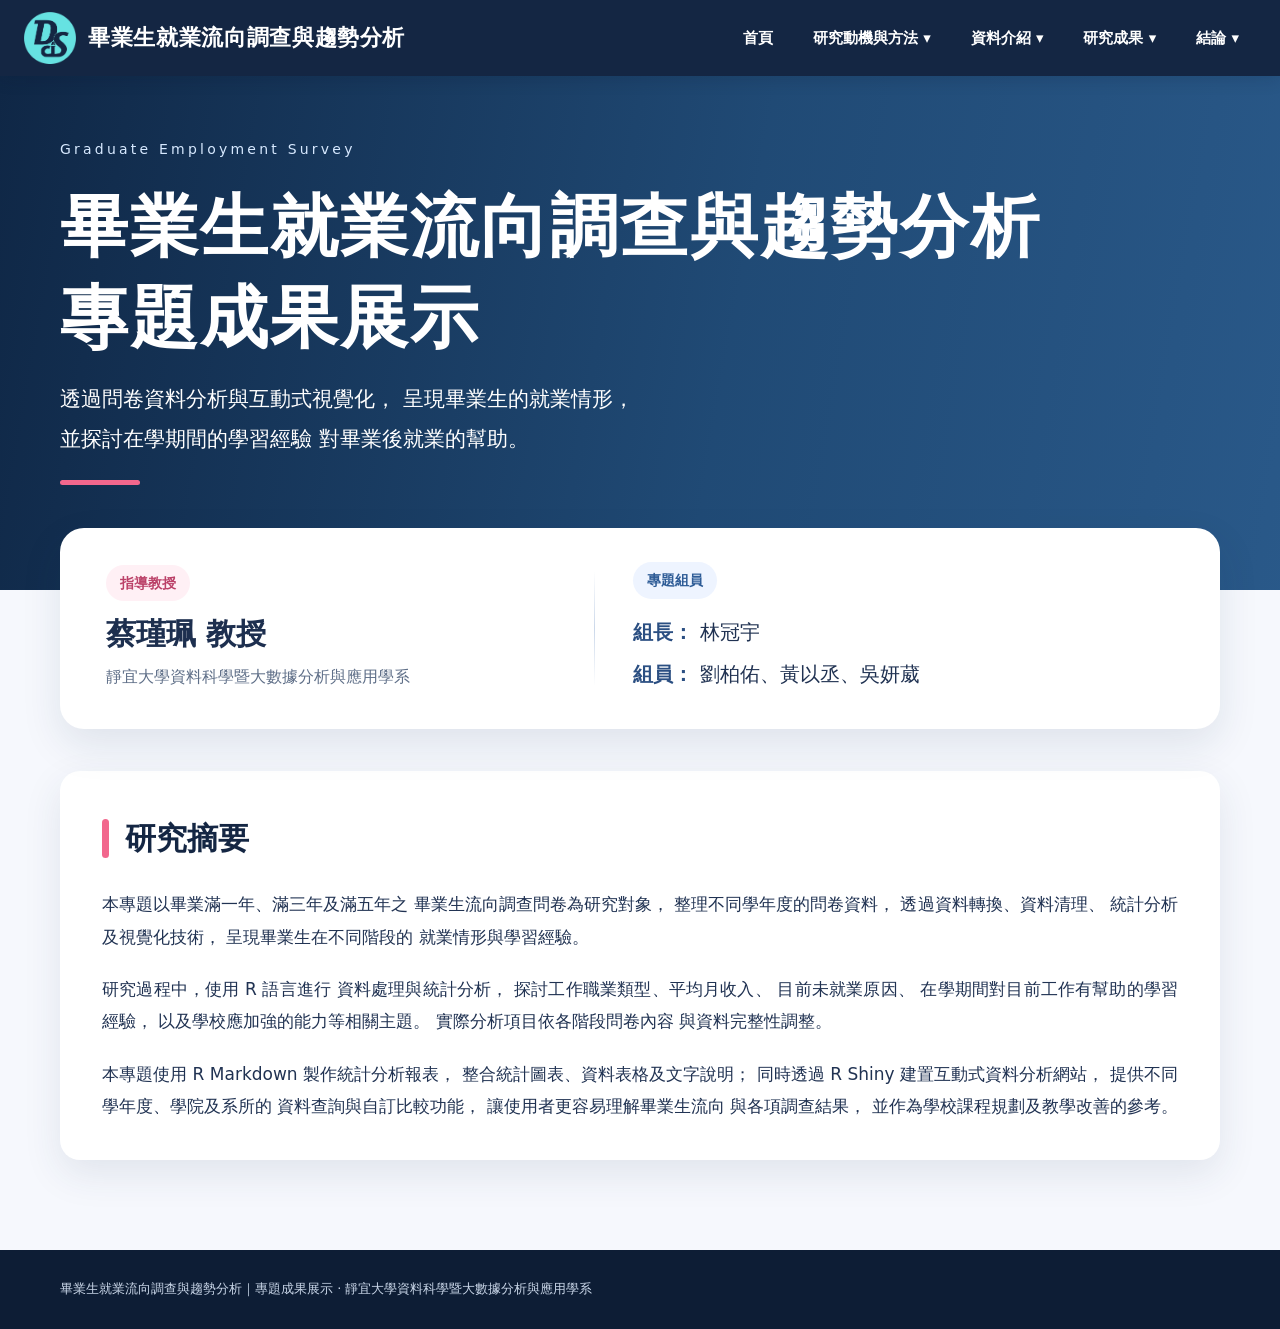
==== commit d7913ae7: "Update index.html" ====
--- a/index.html
+++ b/index.html
@@ -88,7 +88,30 @@
         </ul>
       </div>
 
-      <a href="data.html">資料介紹</a>
+<div class="dropdown">
+
+  <a href="data.html">
+    資料介紹 ▾
+  </a>
+
+  <ul class="submenu">
+
+    <li>
+      <a href="data.html#summary">
+        資料摘要
+      </a>
+    </li>
+
+    <li>
+      <a href="data.html#questionnaire">
+        問卷內容
+      </a>
+    </li>
+
+  </ul>
+
+</div>
+
 
       <div class="dropdown">
         <a href="results.html">
@@ -110,7 +133,31 @@
         </ul>
       </div>
 
-      <a href="conclusion.html">結論</a>
+     
+<div class="dropdown">
+
+  <a href="conclusion.html">
+    結論 ▾
+  </a>
+
+  <ul class="submenu">
+
+    <li>
+      <a href="conclusion.html#conclusion">
+        研究結論
+      </a>
+    </li>
+
+    <li>
+      <a href="conclusion.html#future">
+        未來擴充
+      </a>
+    </li>
+
+  </ul>
+
+</div>
+
 
     </nav>
   </div>
